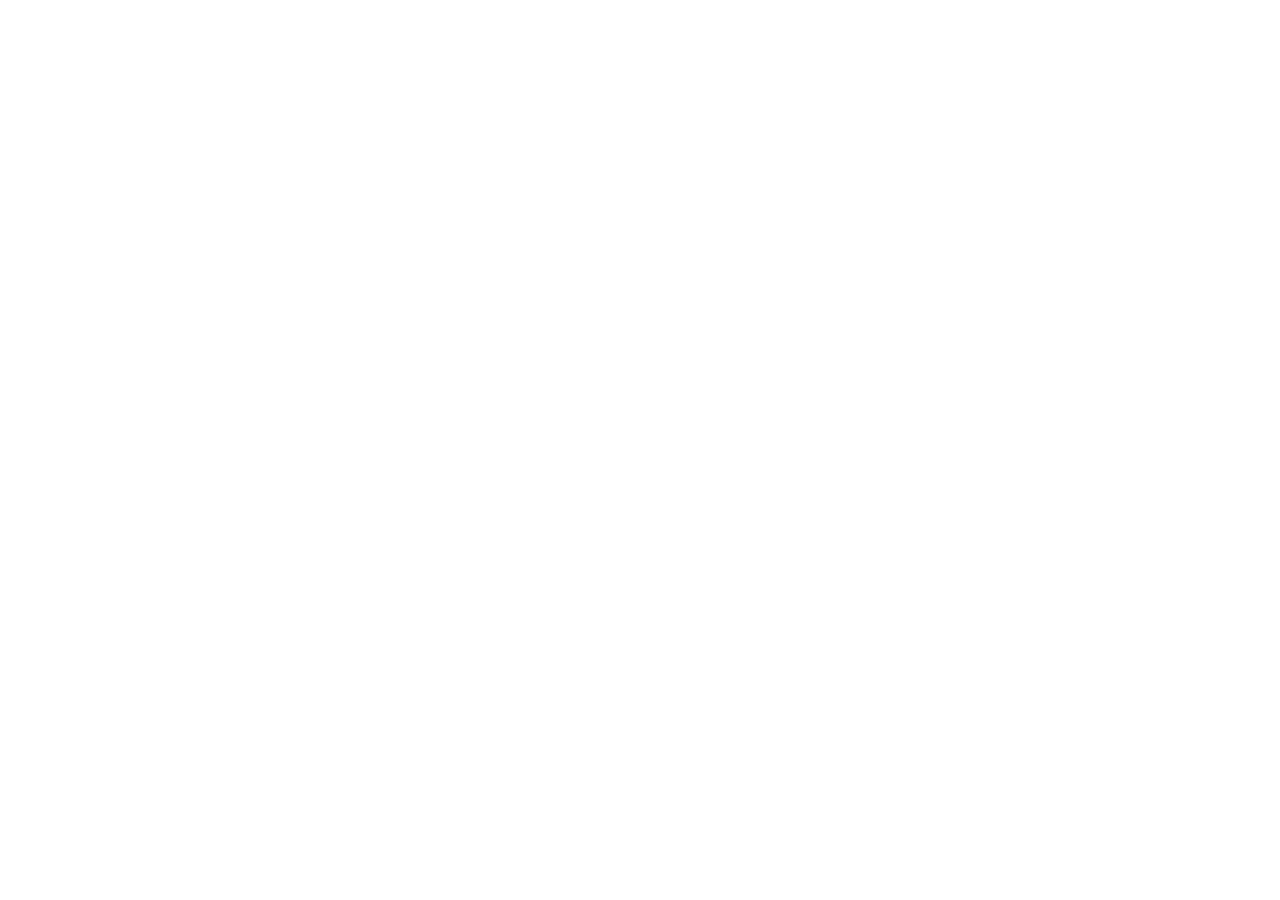
==== design_system.html @ ae322be5 "initial commit" ====
<!DOCTYPE html>
<html lang="en">
<head>
    <meta charset="UTF-8">
    <meta name="viewport" content="width=device-width, initial-scale=1.0">
    <title>Design System</title>
    <link rel="stylesheet" href="styles.css">
    <style>
        
    </style>  
</head>
<body>
    
</body>
</html>
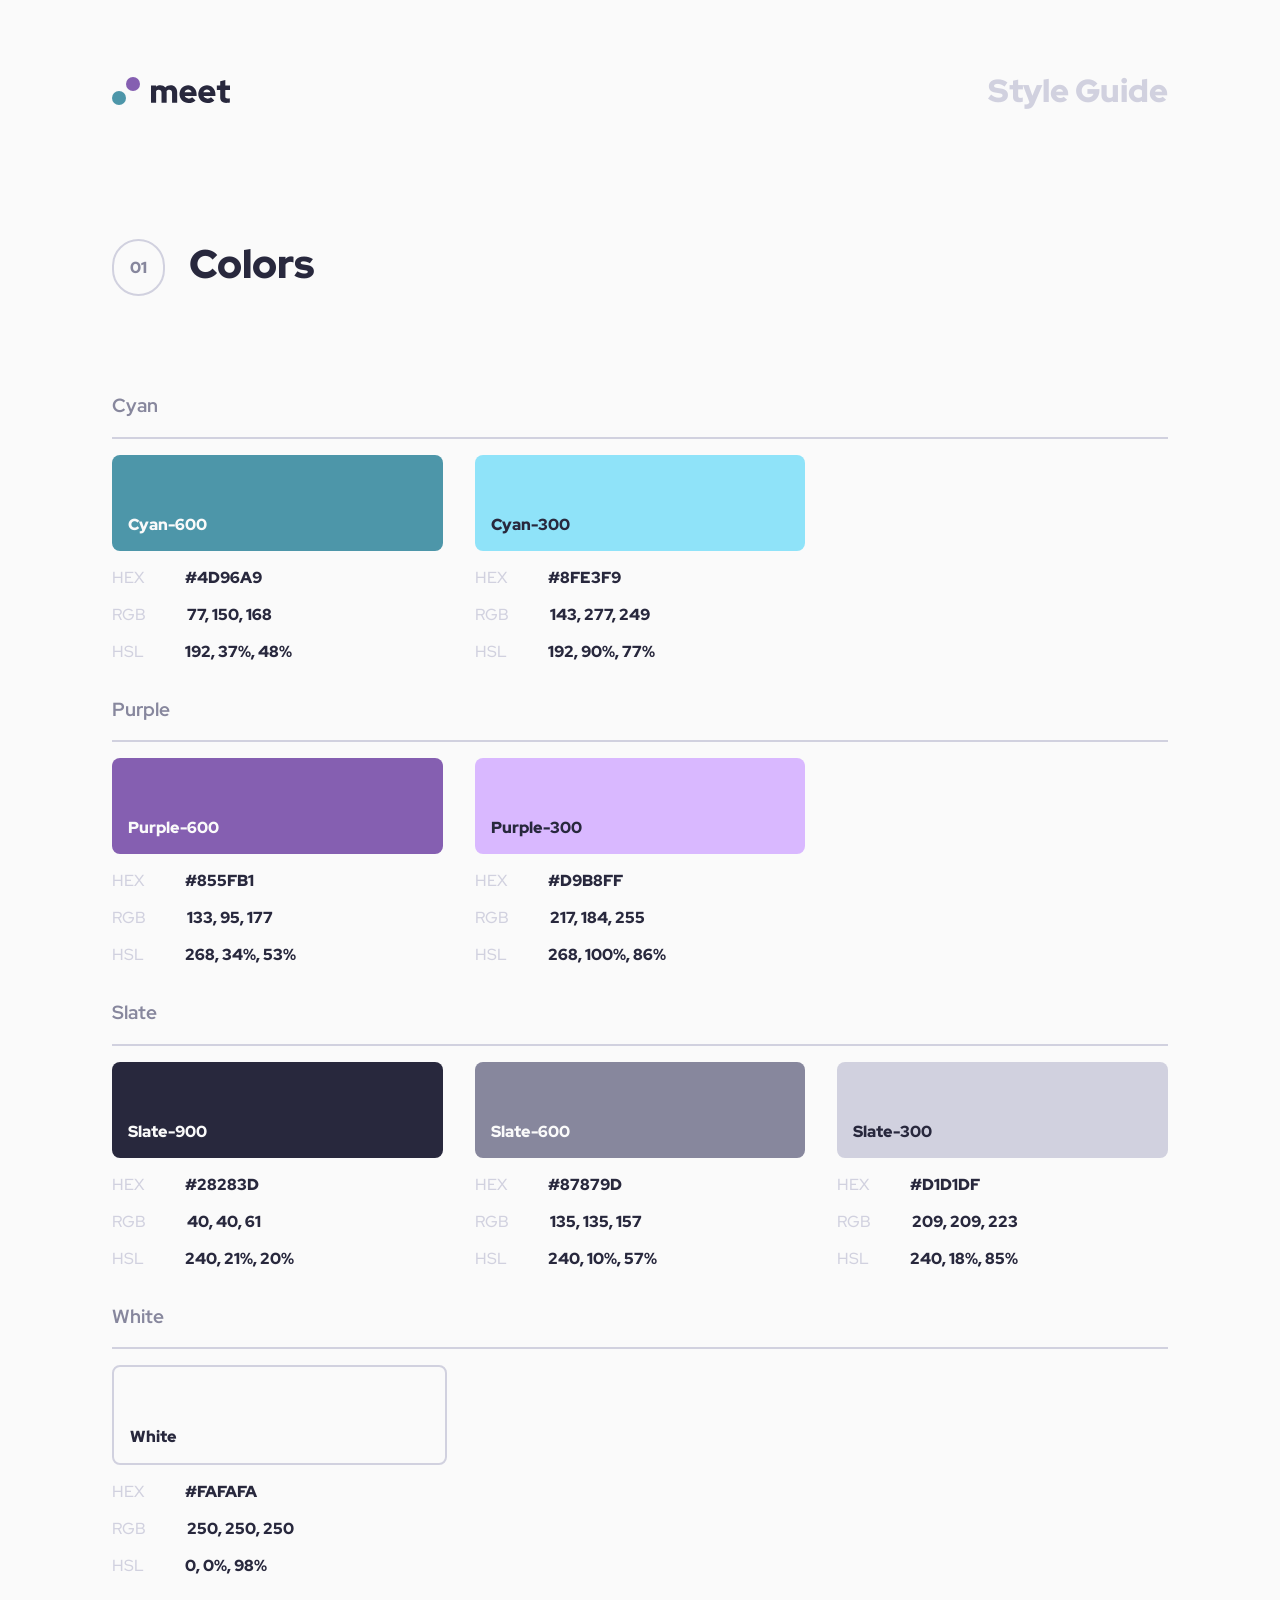
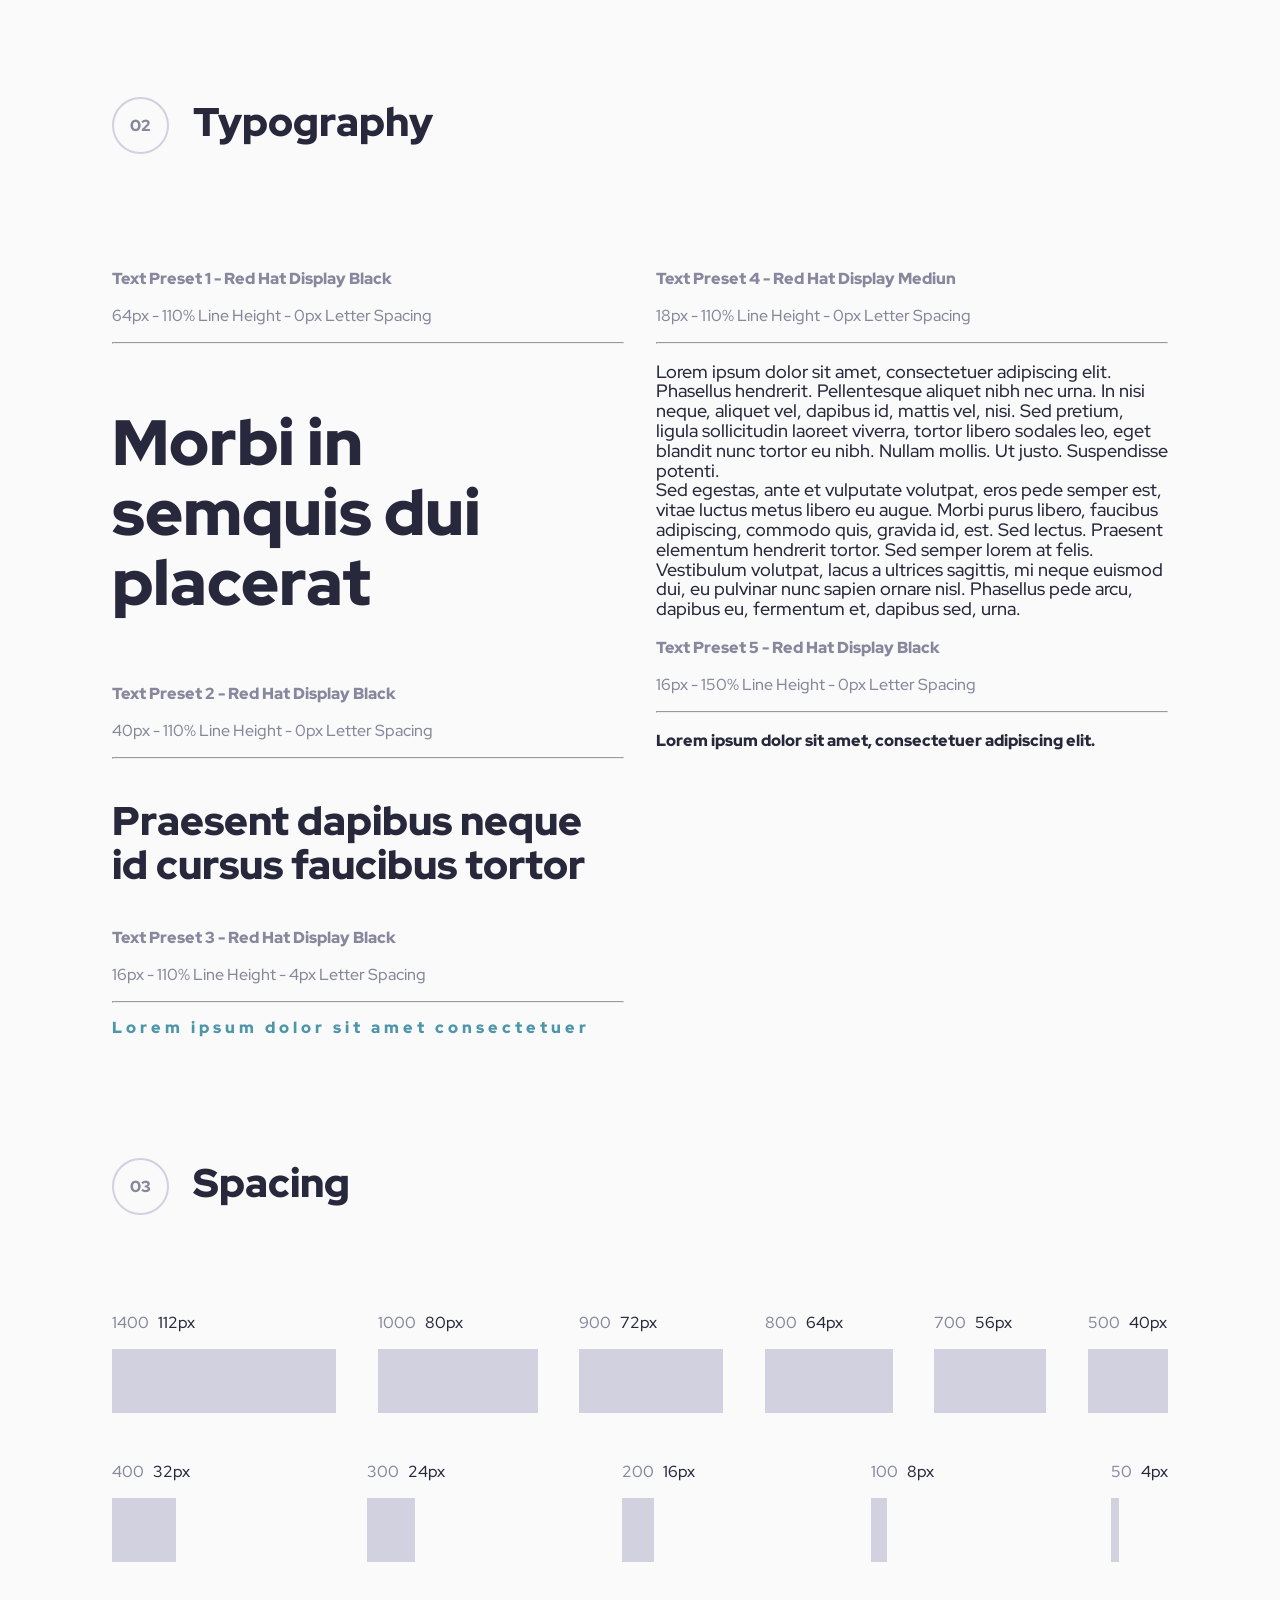
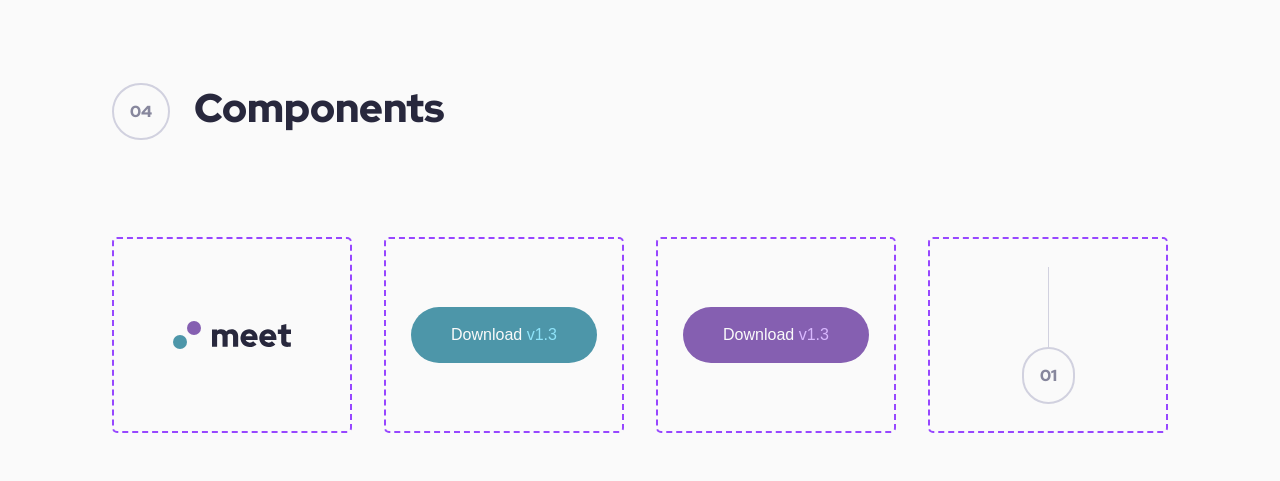
==== commit f5fda938: "created design system" ====
--- a/design_system.html
+++ b/design_system.html
@@ -4,12 +4,457 @@
     <meta charset="UTF-8">
     <meta name="viewport" content="width=device-width, initial-scale=1.0">
     <title>Design System</title>
+    <link rel="preconnect" href="https://fonts.googleapis.com">
+    <link rel="preconnect" href="https://fonts.gstatic.com" crossorigin>
+    <link href="https://fonts.googleapis.com/css2?family=Red+Hat+Display:ital,wght@0,300..900;1,300..900&display=swap" rel="stylesheet">
     <link rel="stylesheet" href="styles.css">
     <style>
+        body {
+            margin: 0;
+            padding: 0;
+            margin: 3em 7em; 
+            font-family: "Red Hat Display", sans-serif;
+            font-size: 1rem;
+            /* font-weight: 500; */
+        }
+        .header {
+            display: flex;
+            justify-content: space-between;
+            align-items: center;
+        }
+
+        h1 {
+            color: var(--clr-slate-300);
+            font-weight: 900;
+        }
+
+        h2 {
+            display: flex;
+            align-items: center;
+            font-size: 2.5rem;
+            font-weight: 900;
+        }
+
+        .section__number {
+            font-weight: 900;
+            color: var(--clr-slate-600);
+            font-size: 1rem;
+            border: 2px solid var(--clr-slate-300);
+            border-radius: 100px;
+            padding: 1rem;
+            margin-inline-end: 1.5em;
+        }
+
+        h3 {
+            color: var(--clr-slate-600)
+        }
+
+        .wrapper__color {
+            display: grid;
+            grid-template-columns: repeat(3, 1fr);
+            gap: 2rem; 
+            padding-block-start: 1rem;
+            border-top: 2px solid var(--clr-slate-300);
+        }
+
+        .color__container {
+            width: 100%;
+            height: 6em;
+            border-radius: 0.5rem;
+            position: relative;
+        }
+
+        .color__name {
+            position: absolute;
+            bottom: 1rem;
+            left: 1rem;
+        }
+
+        .dark__text {
+            color: var(--clr-slate-900);
+            font-weight: 900;
+        }
+
+        .light__text {
+            color: var(--clr-white);
+            font-weight: 900;
+        }
+
+        .grey__text {
+            color: var(--clr-slate-300);
+            font-weight: 500;
+            margin-inline-end: 2rem;
+        }
+
+        .cyan-600 {
+            background-color: var(--clr-cyan-600);
+        }
+
+        .cyan-300 {
+            background-color: var(--clr-cyan-300);
+        }
+
+        .purple-600 {
+            background-color: var(--clr-purple-600);
+        }
+
+        .purple-300 {
+            background-color: var(--clr-purple-300);
+        }  
         
+        .slate-900 {
+            background-color: var(--clr-slate-900);
+        }
+
+        .slate-600 {
+            background-color: var(--clr-slate-600);
+        }
+
+        .slate-300 {
+            background-color: var(--clr-slate-300);
+        }
+
+        .white {
+            background-color: var(--clr-white);
+            border: 2px solid var(--clr-slate-300);
+        }
+
+        .section__number {
+            margin-block: 4.5rem 4rem;
+        }
+
+        .wrapper__typo {
+            display: grid;
+            grid-template-columns: repeat(2, 1fr);
+            gap: 2rem; 
+        }
+
+        .text-preset-title {
+            color: var(--clr-slate-600);
+        }
+
+        .text-preset-data {
+            color: var(--clr-slate-600);
+            font-weight: 500;
+        }
+
+        .wrapper__space {
+            display: flex;
+            flex-wrap: wrap;
+            gap: 2rem;
+            justify-content: space-between; 
+        }
+
+        .spacing-1400 {
+            width: 0;
+            height: 4em;
+            background-color: var(--clr-slate-300);
+            padding-inline: var(--spacing-1400);
+        }
+
+        .spacing-1000 {
+            width: 0;
+            height: 4em;
+            background-color: var(--clr-slate-300);
+            padding-inline: var(--spacing-1000);
+        }
+
+        .spacing-900 {
+            width: 0;
+            height: 4em;
+            background-color: var(--clr-slate-300);
+            padding-inline: var(--spacing-900);
+        }
+
+        .spacing-800 {
+            width: 0;
+            height: 4em;
+            background-color: var(--clr-slate-300);
+            padding-inline: var(--spacing-800);
+        }
+
+        .spacing-700 {
+            width: 0;
+            height: 4em;
+            background-color: var(--clr-slate-300);
+            padding-inline: var(--spacing-700);
+        }
+        
+        .spacing-500 {
+            width: 0;
+            height: 4em;
+            background-color: var(--clr-slate-300);
+            padding-inline: var(--spacing-500);
+        }
+
+        .spacing-400 {
+            width: 0;
+            height: 4em;
+            background-color: var(--clr-slate-300);
+            padding-inline: var(--spacing-400);
+        }
+
+        .spacing-300 {
+            width: 0;
+            height: 4em;
+            background-color: var(--clr-slate-300);
+            padding-inline: var(--spacing-300);
+        }
+
+        .spacing-200 {
+            width: 0;
+            height: 4em;
+            background-color: var(--clr-slate-300);
+            padding-inline: var(--spacing-200);
+        }
+
+        .spacing-100 {
+            width: 0;
+            height: 4em;
+            background-color: var(--clr-slate-300);
+            padding-inline: var(--spacing-100);
+        }
+
+        .spacing-50 {
+            width: 0;
+            height: 4em;
+            background-color: var(--clr-slate-300);
+            padding-inline: var(--spacing-50);
+        }
+
+        .spacing-item span:nth-child(1) {
+            font-weight: 500;
+            color: var(--clr-slate-600);
+        }
+
+        .spacing-item span:nth-child(2) {
+            font-weight: 500;
+            color: var(--clr-slate-900);
+        }
+
+        .wrapper__components {
+            display: flex;
+            gap:2rem;
+        }
+
+        .component {
+            display: flex;
+            width: 15em;
+            height: 12em;
+            border: 2px dashed #9747FF;
+            border-radius: 5px;
+            align-items: center;
+            justify-content: center;
+        }
+
     </style>  
 </head>
 <body>
-    
+    <header class="header">
+        <img src="assets/logo.svg" alt="Logo">
+        <h1>Style Guide</h1>
+    </header>
+    <main>
+        <!-- Color Palette -->
+        <section>
+            <h2><span class="section__number">01</span> Colors</h2> 
+            <h3>Cyan</h3>
+            <div class="wrapper__color">
+                <div class="color">
+                    <div class="cyan-600 color__container";><span class="color__name light__text">Cyan-600</span></div>
+                    <div>
+                        <p class="dark__text"><span class="grey__text">HEX</span> &nbsp; #4D96A9</p>
+                        <p class="dark__text"><span class="grey__text">RGB</span> &nbsp; 77, 150, 168</p>
+                        <p class="dark__text"><span class="grey__text">HSL</span> &nbsp; 192, 37%, 48%</p>
+                    </div>
+                </div>
+                <div class="color">
+                    <div class="cyan-300 color__container";><span class="color__name dark__text">Cyan-300</span></div>
+                    <div>
+                        <p class="dark__text"><span class="grey__text">HEX</span> &nbsp; #8FE3F9</p>
+                        <p class="dark__text"><span class="grey__text">RGB</span> &nbsp; 143, 277, 249</p>
+                        <p class="dark__text"><span class="grey__text">HSL</span> &nbsp; 192, 90%, 77%</p>
+                    </div>
+                </div>
+            </div>  
+            <h3>Purple</h3>
+            <div class="wrapper__color">
+                <div class="color">
+                    <div class="purple-600 color__container";><span class="color__name light__text">Purple-600</span></div>
+                    <div>
+                        <p class="dark__text"><span class="grey__text">HEX</span> &nbsp; #855FB1</p>
+                        <p class="dark__text"><span class="grey__text">RGB</span> &nbsp; 133, 95, 177</p>
+                        <p class="dark__text"><span class="grey__text">HSL</span> &nbsp; 268, 34%, 53%</p>
+                    </div>
+                </div>
+                <div class="color">
+                    <div class="purple-300 color__container";><span class="color__name dark__text">Purple-300</span></div>
+                    <div>
+                        <p class="dark__text"><span class="grey__text">HEX</span> &nbsp; #D9B8FF</p>
+                        <p class="dark__text"><span class="grey__text">RGB</span> &nbsp; 217, 184, 255</p>
+                        <p class="dark__text"><span class="grey__text">HSL</span> &nbsp; 268, 100%, 86%</p>
+                    </div>
+                </div>
+            </div>  
+             <h3>Slate</h3>
+            <div class="wrapper__color">
+                <div class="color">
+                    <div class="slate-900 color__container";><span class="color__name light__text">Slate-900</span></div>
+                    <div>
+                        <p class="dark__text"><span class="grey__text">HEX</span> &nbsp; #28283D</p>
+                        <p class="dark__text"><span class="grey__text">RGB</span> &nbsp; 40, 40, 61</p>
+                        <p class="dark__text"><span class="grey__text">HSL</span> &nbsp; 240, 21%, 20%</p>
+                    </div>
+                </div>
+                <div class="color">
+                    <div class="slate-600 color__container";><span class="color__name light__text">Slate-600</span></div>
+                    <div>
+                        <p class="dark__text"><span class="grey__text">HEX</span> &nbsp; #87879D</p>
+                        <p class="dark__text"><span class="grey__text">RGB</span> &nbsp; 135, 135, 157</p>
+                        <p class="dark__text"><span class="grey__text">HSL</span> &nbsp; 240, 10%, 57%</p>
+                    </div>
+                </div>
+                <div class="color">
+                    <div class="slate-300 color__container";><span class="color__name dark__text">Slate-300</span></div>
+                    <div>
+                        <p class="dark__text"><span class="grey__text">HEX</span> &nbsp; #D1D1DF</p>
+                        <p class="dark__text"><span class="grey__text">RGB</span> &nbsp; 209, 209, 223</p>
+                        <p class="dark__text"><span class="grey__text">HSL</span> &nbsp; 240, 18%, 85%</p>
+                    </div>
+                </div>
+            </div>
+            <h3>White</h3>
+            <div class="wrapper__color">
+                <div class="color">
+                    <div class="white color__container";><span class="color__name dark__text">White</span></div>
+                    <div>
+                        <p class="dark__text"><span class="grey__text">HEX</span> &nbsp; #FAFAFA</p>
+                        <p class="dark__text"><span class="grey__text">RGB</span> &nbsp; 250, 250, 250</p>
+                        <p class="dark__text"><span class="grey__text">HSL</span> &nbsp; 0, 0%, 98%</p>
+                    </div>
+                </div>
+            </div>  
+        </section>
+          <!-- Typography -->
+        <section>
+            <h2><span class="section__number">02</span> Typography</h2> 
+            <div class="wrapper__typo">
+                <div>
+                    <div>
+                        <p class="text-preset-title">Text Preset 1 - Red Hat Display Black</p>
+                        <p class="text-preset-data">64px - 110% Line Height - 0px Letter Spacing</p>
+                        <hr>
+                        <p class="text-preset-1">Morbi in semquis dui placerat</p>
+                    </div>
+                    <div>
+                        <p class="text-preset-title">Text Preset 2 - Red Hat Display Black</p>
+                        <p class="text-preset-data">40px - 110% Line Height - 0px Letter Spacing</p>
+                        <hr>
+                        <p class="text-preset-2">Praesent dapibus neque id cursus faucibus tortor</p>
+                    </div>
+                    <div>
+                        <p class="text-preset-title">Text Preset 3 - Red Hat Display Black</p>
+                        <p class="text-preset-data">16px - 110% Line Height - 4px Letter Spacing</p>
+                        <hr>
+                        <p class="text-preset-3">Lorem ipsum dolor sit amet consectetuer</p>
+                    </div>
+                </div>
+                <div>
+                    <div>
+                        <p class="text-preset-title">Text Preset 4 - Red Hat Display Mediun</p>
+                        <p class="text-preset-data">18px - 110% Line Height - 0px Letter Spacing</p>
+                        <hr>
+                        <p class="text-preset-4">Lorem ipsum dolor sit amet, consectetuer adipiscing elit. Phasellus hendrerit. 
+                            Pellentesque aliquet nibh nec urna. In nisi neque, aliquet vel, dapibus id, mattis vel, nisi. 
+                            Sed pretium, ligula sollicitudin laoreet viverra, tortor libero sodales leo, eget blandit nunc tortor
+                            eu nibh. Nullam mollis. Ut justo. Suspendisse potenti.<br/>Sed egestas, ante et vulputate volutpat, 
+                            eros pede semper est, vitae luctus metus libero eu augue. Morbi purus libero, faucibus adipiscing, 
+                            commodo quis, gravida id, est. Sed lectus. Praesent elementum hendrerit tortor. Sed semper lorem at 
+                            felis. Vestibulum volutpat, lacus a ultrices sagittis, mi neque euismod dui, eu pulvinar nunc sapien 
+                            ornare nisl. Phasellus pede arcu, dapibus eu, fermentum et, dapibus sed, urna.
+                        </p>
+                    </div>
+                    <div>
+                        <p class="text-preset-title">Text Preset 5 - Red Hat Display Black</p>
+                        <p class="text-preset-data">16px - 150% Line Height - 0px Letter Spacing</p>
+                        <hr>
+                        <p class="text-preset-5">Lorem ipsum dolor sit amet, consectetuer adipiscing elit.</p>
+                    </div>
+                </div>
+            </div>
+        </section>
+
+        <!-- Spacing -->
+        <section>
+            <h2><span class="section__number">03</span> Spacing</h2> 
+            <div class="wrapper__space">
+                <div class="spacing-item">
+                    <span>1400</span> &nbsp; <span>112px</span>
+                    <p class="spacing-1400"></p>
+                </div>
+                <div class="spacing-item">
+                    <span>1000</span> &nbsp; <span>80px</span>
+                    <p class="spacing-1000"></p>
+                </div>
+                <div class="spacing-item">
+                    <span>900</span> &nbsp; <span>72px</span>
+                    <p class="spacing-900"></p>
+                </div>
+                <div class="spacing-item">
+                    <span>800</span> &nbsp; <span>64px</span>
+                    <p class="spacing-800"></p>
+                </div>
+                <div class="spacing-item">
+                    <span>700</span> &nbsp; <span>56px</span>
+                    <p class="spacing-700"></p>
+                </div>
+                <div class="spacing-item">
+                    <span>500</span> &nbsp; <span>40px</span>
+                    <p class="spacing-500"></p>
+                 
+                </div>
+                <div class="spacing-item">
+                    <span>400</span> &nbsp; <span>32px</span>
+                    <p class="spacing-400"></p>
+                </div>
+                <div class="spacing-item">
+                    <span>300</span> &nbsp; <span>24px</span>
+                    <p class="spacing-300"></p>
+                </div>
+                <div class="spacing-item">
+                    <span>200</span> &nbsp; <span>16px</span>
+                    <p class="spacing-200"></p>
+                </div>
+                <div class="spacing-item">
+                    <span>100</span> &nbsp; <span>8px</span>
+                    <p class="spacing-100"></p>
+                </div>
+                <div class="spacing-item">
+                    <span>50</span> &nbsp; <span>4px</span>
+                    <p class="spacing-50"></p>
+                </div>
+            </div>
+        </section>
+        <section>
+            <h2><span class="section__number">04</span> Components</h2> 
+            <div class="wrapper__components">
+                <div class="component">
+                    <img src="./assets/logo.svg" alt="Logo">
+                </div>
+                <div class="component">
+                    <button class="btn__blue text-preset-5">Download <span class="version__blue">v1.3</span></button>
+                </div>
+                <div class="component">
+                    <button class="btn__purple text-preset-5">Download <span class="version__purple">v1.3</span></button>
+                </div>
+                <div class="component">
+                    <div class="section__marker">
+                        <div class="vertical__line"></div>
+                        <div class="number__sign">01</div>
+                    </div>
+                </div>
+            </div>
+        </section>
+    </main>
 </body>
 </html>
--- a/styles.css
+++ b/styles.css
@@ -0,0 +1,136 @@
+:root {
+
+    /* COLOR PALETTE */
+    --clr-cyan-600: #4D96A9;
+    --clr-cyan-300: #8FE3F9;
+    --clr-purple-600: #855FB1;
+    --clr-purple-300: #D9B8FF;
+    --clr-slate-900: #28283D;
+    --clr-slate-600: #87879D;
+    --clr-slate-300: #D1D1DF;
+    --clr-white: #FAFAFA;
+
+     /* SPACING */
+    --spacing-1400: 7rem; /*112px*/
+    --spacing-1000: 5rem; /*80px*/
+    --spacing-900: 4.5rem; /*72px*/
+    --spacing-800: 4rem; /*64px*/
+    --spacing-700: 3.5rem; /*56px*/
+    --spacing-500: 2.5rem; /*40px*/
+    --spacing-400: 2rem;   /*32px*/
+    --spacing-300: 1.5rem; /*24px*/
+    --spacing-200: 1rem;   /*16px*/
+    --spacing-100: 0.5rem; /*8px*/
+    --spacing-50: 0.25rem; /*4px*/
+}
+
+/* TYPOGRAPHY */
+
+body {
+    font-family: "Red Hat Display", sans-serif;
+    font-weight: 900;
+    background-color: var(--clr-white);
+    color: var(--clr-slate-900);
+}
+
+.text-preset-1 {
+    font-size: 4rem;
+    line-height: 110%;
+    letter-spacing: 0px;
+}
+
+.text-preset-2 {
+    font-size: 2.5rem;
+    line-height: 110%;
+    letter-spacing: 0px;
+}
+
+.text-preset-3 {
+    font-size: 1rem;
+    line-height: 110%;
+    letter-spacing: 4px;
+    color: var(--clr-cyan-600);
+}
+
+.text-preset-4 {
+    font-size: 1.125rem;
+    line-height: 110%;
+    letter-spacing: 0px;
+    font-weight: 500;
+}
+
+.text-preset-5 {
+    font-size: 1rem;
+    line-height: 150%;
+    letter-spacing: 0px;
+}
+
+/* BUTTONS */
+
+.btn__blue {
+    background-color: var(--clr-cyan-600);
+    color: var(--clr-white);
+    border: none;
+    border-radius: 29px;
+    padding: 1rem 2.5rem;
+    cursor: pointer;
+    transition: background-color 0.2s ease;
+}
+
+.version__blue {
+    color: var(--clr-cyan-300);
+}
+
+.btn__blue:hover {
+    background-color: #71C0D4;
+}
+
+.btn__blue:focus-visible {
+    outline: 2px solid var(--clr-cyan-300);
+    outline-offset: 2px;
+}
+
+
+.btn__purple {
+    background-color: var(--clr-purple-600);
+    color: var(--clr-white);
+    border: none;
+    border-radius: 29px;
+    padding: 1rem 2.5rem;
+    cursor: pointer;
+    transition: background-color 0.2s ease;
+}
+
+.version__purple {
+    color: var(--clr-purple-300);
+}
+
+.btn__purple:hover {
+    background-color: #B18BDD;
+}
+
+.btn__purple:focus-visible {
+    outline: 2px solid var(--clr-purple-300);
+    outline-offset: 2px;
+}
+
+.section__marker {
+    display: flex;
+    flex-direction: column;
+    align-items: center;
+}
+
+.vertical__line {
+    width: 1px;
+    height: 80px;
+    background-color: var(--clr-slate-300);
+}
+
+.number__sign {
+    font-weight: 900;
+    color: var(--clr-slate-600);
+    font-size: 1rem;
+    border: 2px solid var(--clr-slate-300);
+    border-radius: 100px;
+    padding: 1em;
+}
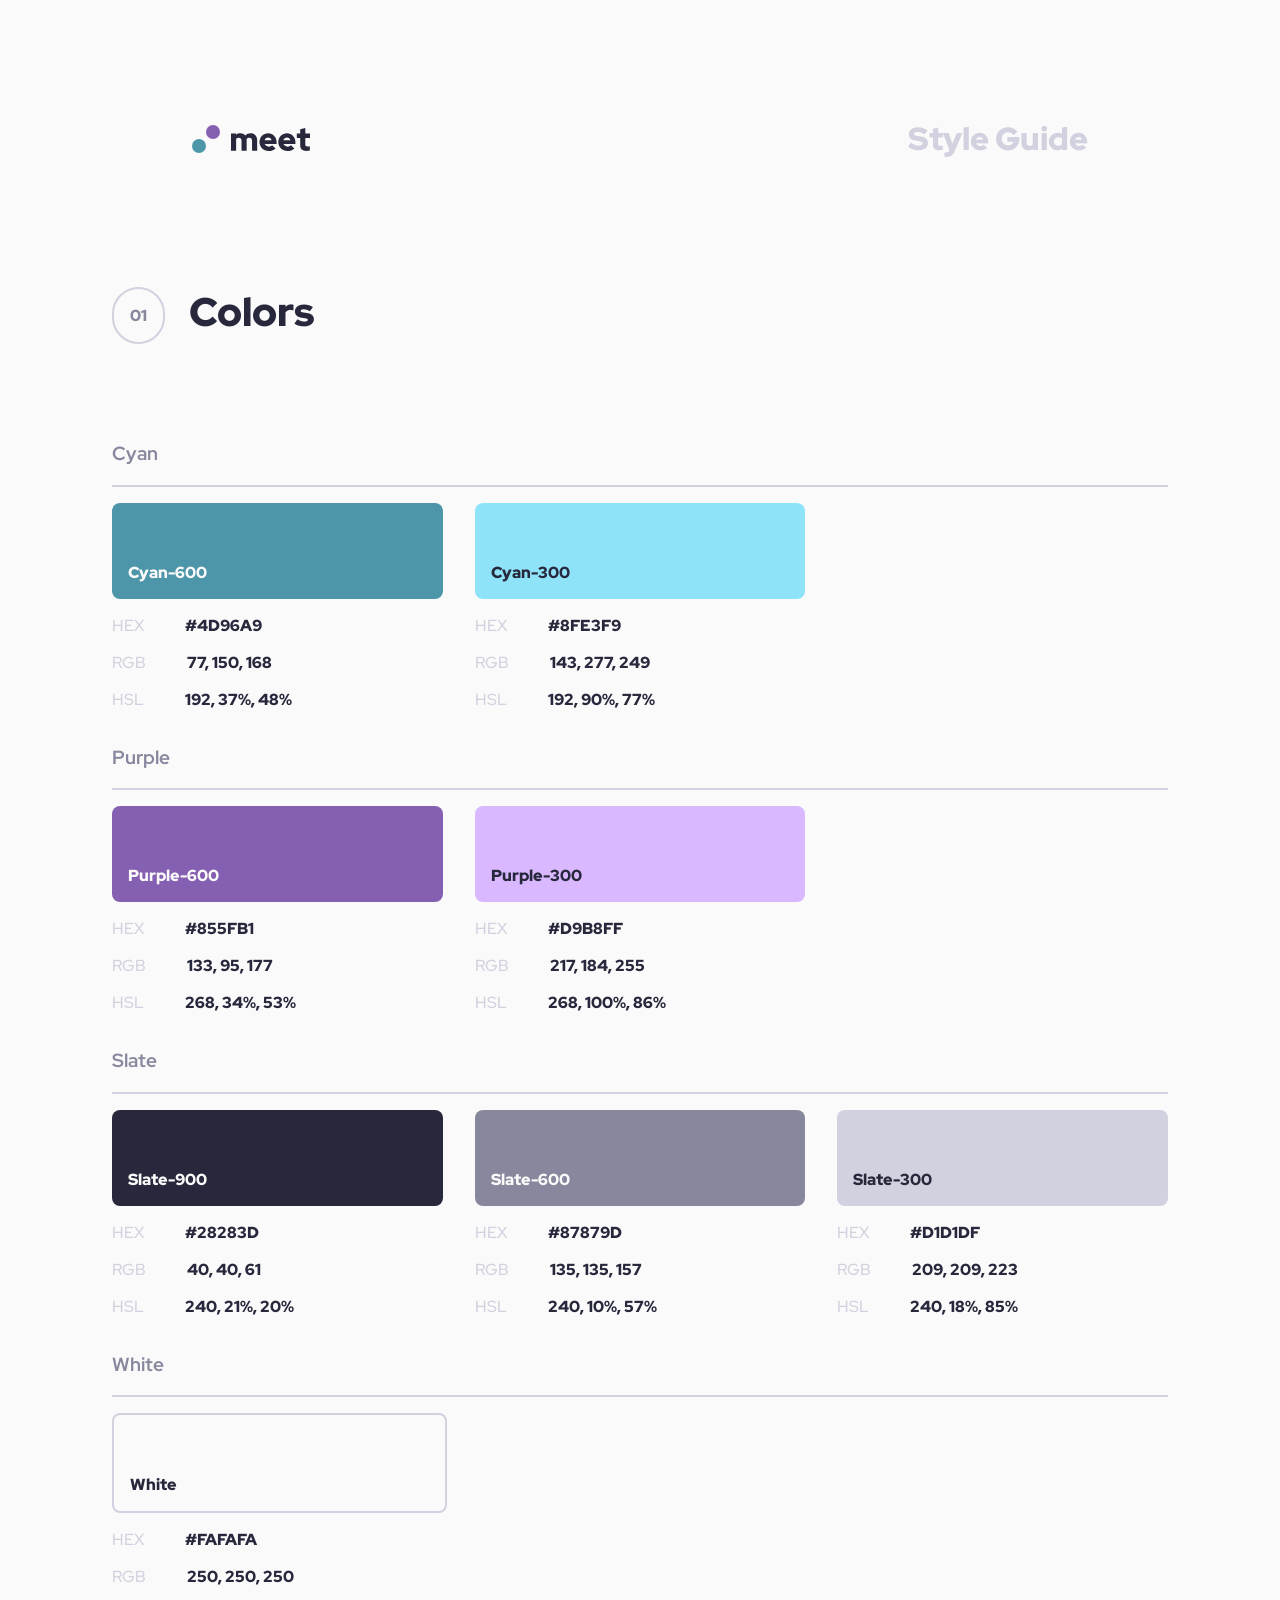
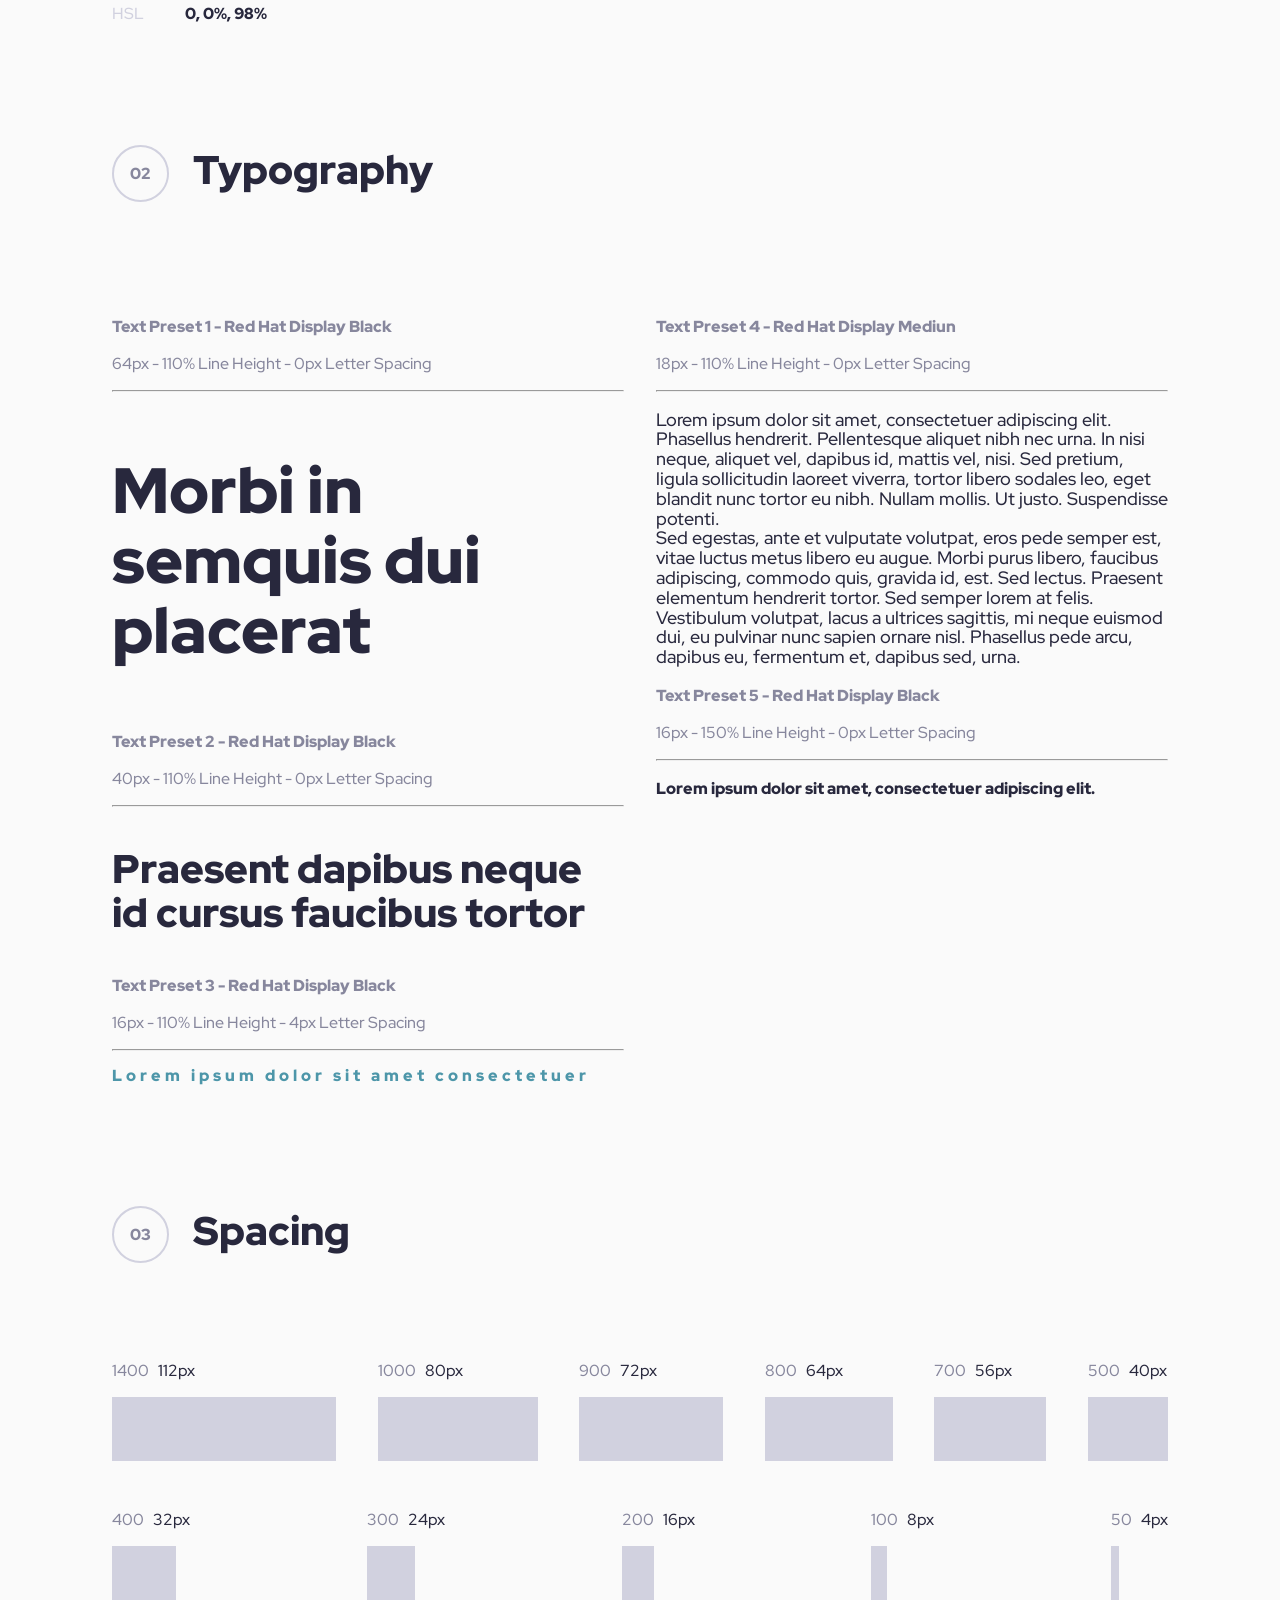
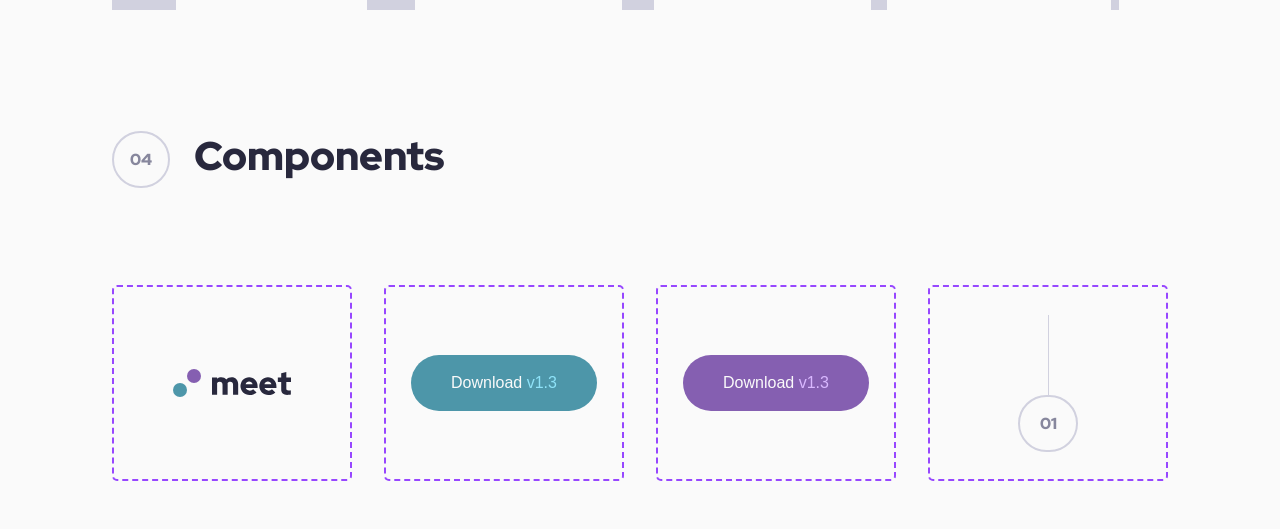
==== commit 0f53224f: "mobile layout hero part" ====
--- a/design_system.html
+++ b/design_system.html
@@ -255,7 +255,7 @@
         <h1>Style Guide</h1>
     </header>
     <main>
-        <!-- Color Palette -->
+        <!-- COLOR PALETTE -->
         <section>
             <h2><span class="section__number">01</span> Colors</h2> 
             <h3>Cyan</h3>
@@ -335,7 +335,7 @@
                 </div>
             </div>  
         </section>
-          <!-- Typography -->
+          <!-- TYPOGRAPHY -->
         <section>
             <h2><span class="section__number">02</span> Typography</h2> 
             <div class="wrapper__typo">
@@ -384,7 +384,7 @@
             </div>
         </section>
 
-        <!-- Spacing -->
+        <!-- SPACING -->
         <section>
             <h2><span class="section__number">03</span> Spacing</h2> 
             <div class="wrapper__space">
@@ -435,6 +435,8 @@
                 </div>
             </div>
         </section>
+
+        <!-- COMPONENTS -->
         <section>
             <h2><span class="section__number">04</span> Components</h2> 
             <div class="wrapper__components">
--- a/styles.css
+++ b/styles.css
@@ -31,10 +31,11 @@
     font-weight: 900;
     background-color: var(--clr-white);
     color: var(--clr-slate-900);
+    overflow-x: hidden;
 }
 
 .text-preset-1 {
-    font-size: 4rem;
+    font-size: clamp(2.5rem, 5vw, 4rem); /* 4rem */
     line-height: 110%;
     letter-spacing: 0px;
 }
@@ -65,14 +66,14 @@
     letter-spacing: 0px;
 }
 
+/* COMPONENTS */
 /* BUTTONS */
-
 .btn__blue {
     background-color: var(--clr-cyan-600);
     color: var(--clr-white);
     border: none;
-    border-radius: 29px;
-    padding: 1rem 2.5rem;
+    border-radius: 999px;
+    padding: 1em 2.5em;
     cursor: pointer;
     transition: background-color 0.2s ease;
 }
@@ -95,8 +96,8 @@
     background-color: var(--clr-purple-600);
     color: var(--clr-white);
     border: none;
-    border-radius: 29px;
-    padding: 1rem 2.5rem;
+    border-radius: 999px;
+    padding: 1em 2.5em;
     cursor: pointer;
     transition: background-color 0.2s ease;
 }
@@ -114,6 +115,7 @@
     outline-offset: 2px;
 }
 
+/* SECTION MARKER */
 .section__marker {
     display: flex;
     flex-direction: column;
@@ -122,7 +124,7 @@
 
 .vertical__line {
     width: 1px;
-    height: 80px;
+    height: 5rem;
     background-color: var(--clr-slate-300);
 }
 
@@ -131,6 +133,60 @@
     color: var(--clr-slate-600);
     font-size: 1rem;
     border: 2px solid var(--clr-slate-300);
-    border-radius: 100px;
-    padding: 1em;
+    border-radius: 999px;
+    padding: 1em 1.2em;
 }
+
+
+/* MOBILE LAYOUT */
+
+header {
+    padding: 3em 5em 0 5em;
+}
+
+.logo {
+    margin: auto;
+}
+
+/* solution for the “sides cut off” hero image (includes and body element) */
+.img-hero-mobile {
+    width: 100%;
+    object-fit: cover;
+    object-position: center;
+    transform: scale(1.35);
+}
+
+.img-hero-desktop-left,
+.img-hero-desktop-right {
+    display: none;
+}
+
+.btn__purple--link {
+    display: inline-block;
+    text-decoration: none;
+    text-align: center;
+    margin-block-start: 1em;
+}
+
+.main-content {
+    display: grid;
+    width: 85%;
+    max-width: 1000px;
+    margin: 0 auto;
+    padding-block-start: 4em;
+}
+
+.hero {
+    margin-block-end: 2em;
+}
+
+.hero-content {
+    display: grid;
+    text-align: center;
+    gap: 1.5em;
+    padding-block-start: 3em;
+}
+
+.hero__para {
+    color: var(--clr-slate-600);
+}
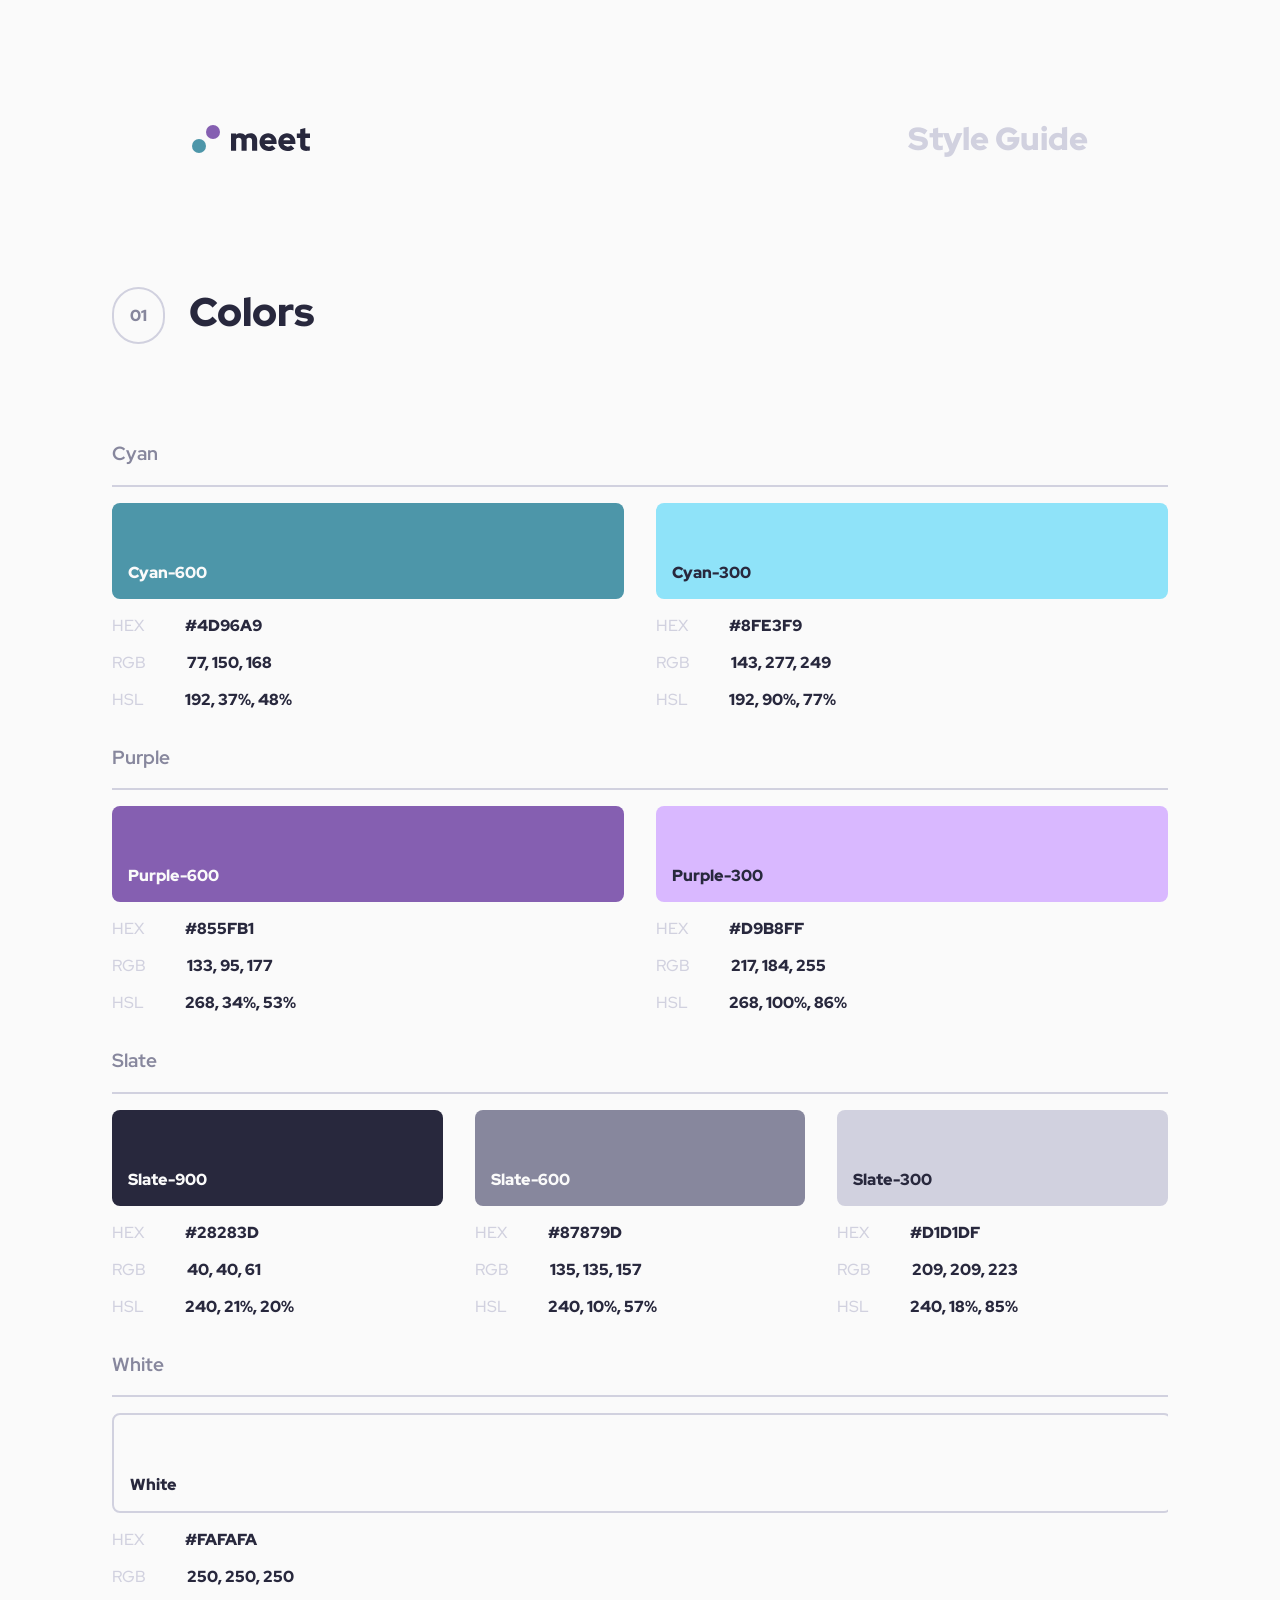
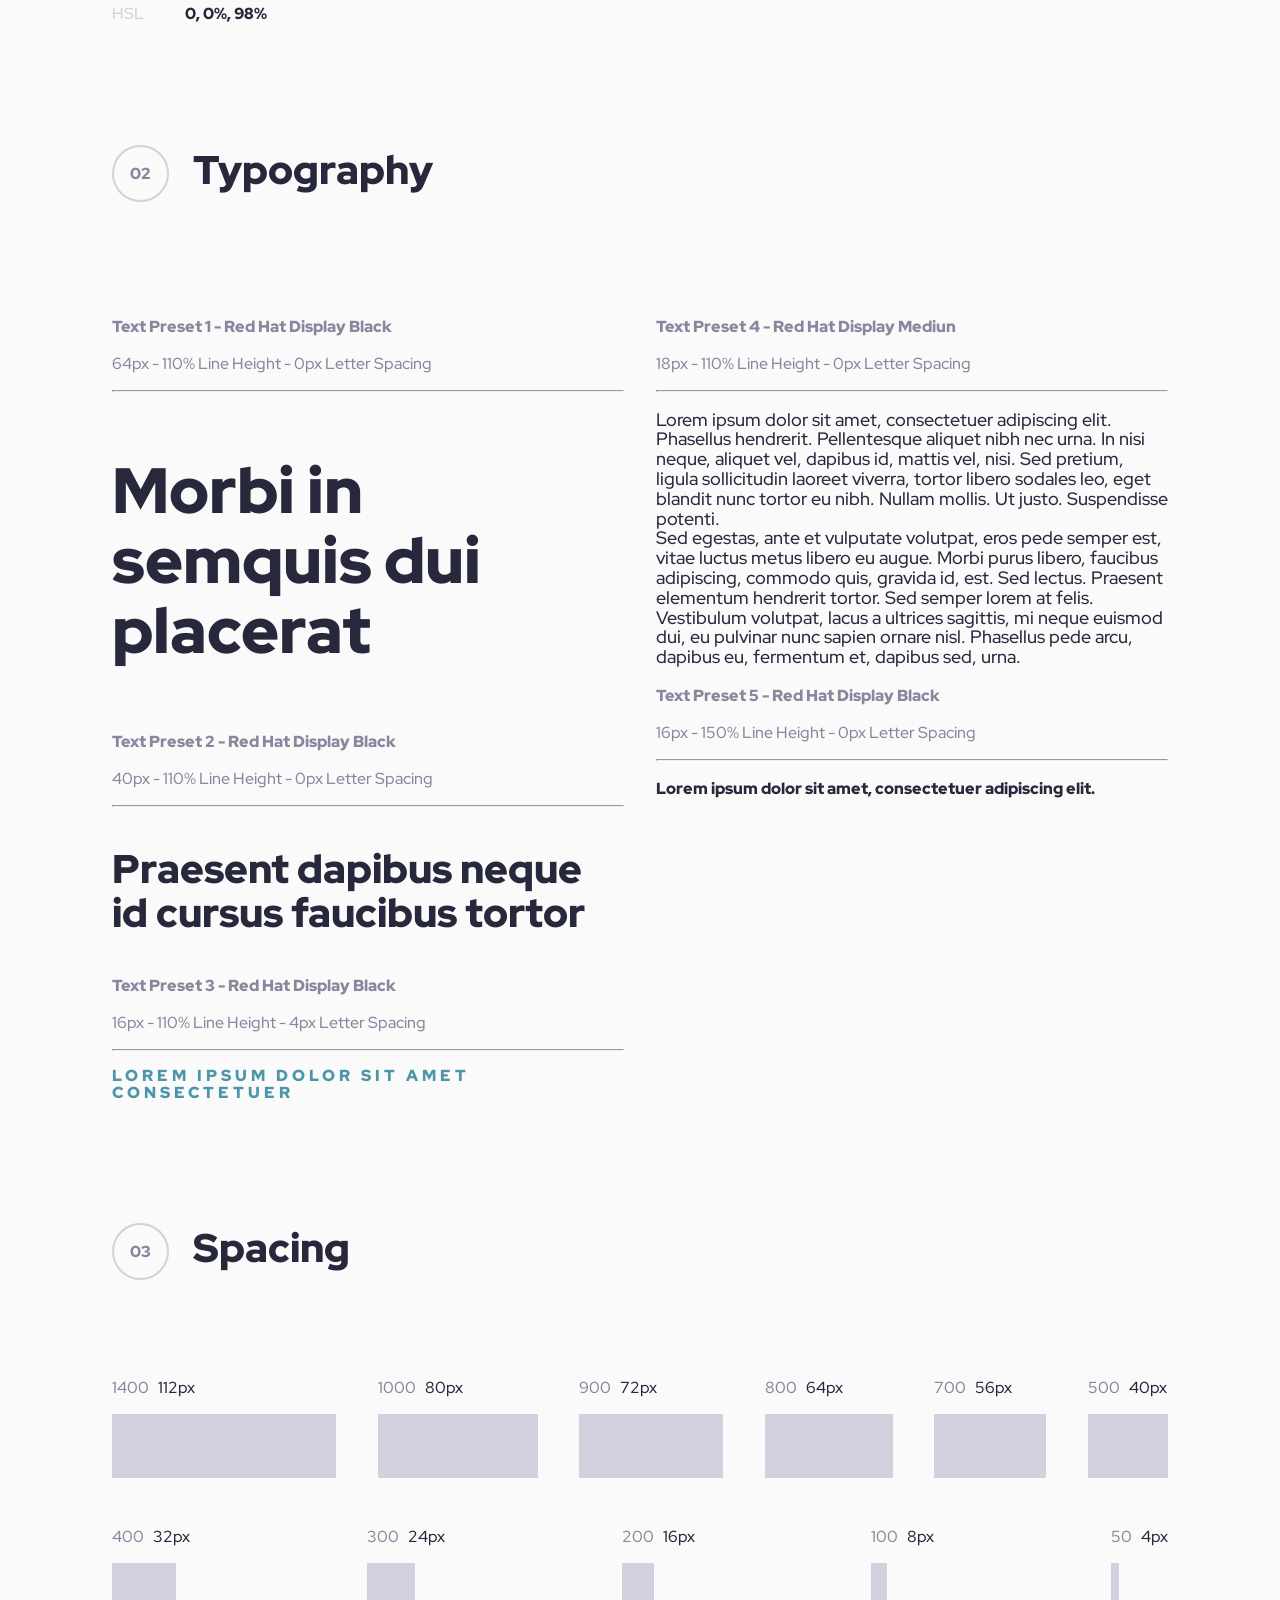
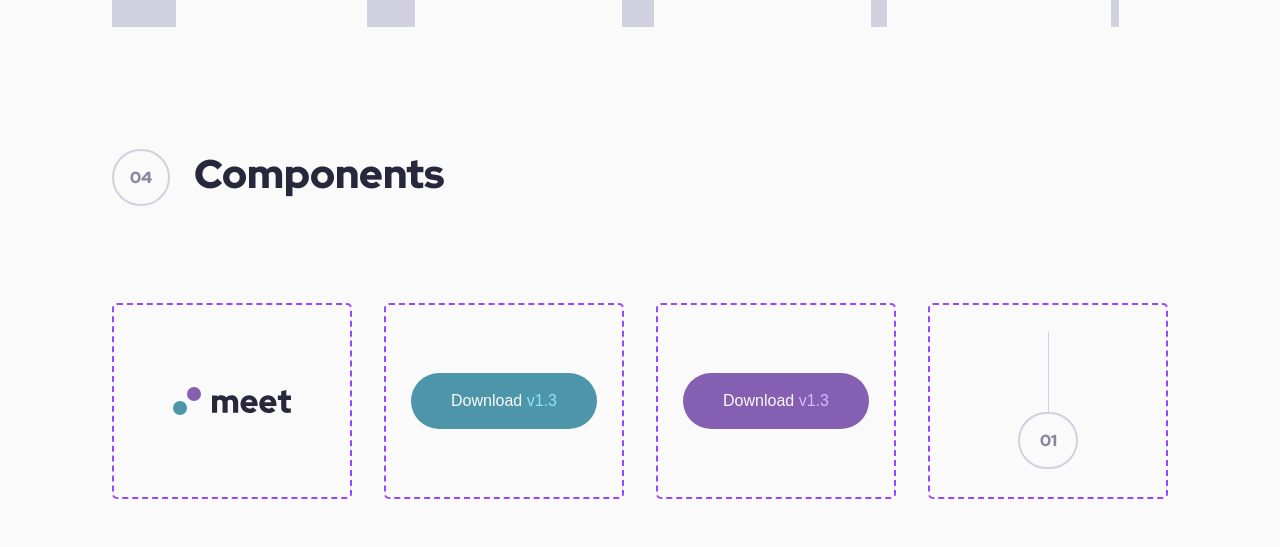
==== commit dbde984d: "renamed commit to more concise" ====
--- a/design_system.html
+++ b/design_system.html
@@ -51,7 +51,7 @@
 
         .wrapper__color {
             display: grid;
-            grid-template-columns: repeat(3, 1fr);
+            grid-template-columns: repeat(auto-fit, minmax(14rem, 1fr));
             gap: 2rem; 
             padding-block-start: 1rem;
             border-top: 2px solid var(--clr-slate-300);
@@ -145,80 +145,53 @@
             justify-content: space-between; 
         }
 
-        .spacing-1400 {
+        .spacing-bar {
             width: 0;
             height: 4em;
             background-color: var(--clr-slate-300);
+        }
+
+        .spacing-1400 {
             padding-inline: var(--spacing-1400);
         }
 
         .spacing-1000 {
-            width: 0;
-            height: 4em;
-            background-color: var(--clr-slate-300);
             padding-inline: var(--spacing-1000);
         }
 
         .spacing-900 {
-            width: 0;
-            height: 4em;
-            background-color: var(--clr-slate-300);
             padding-inline: var(--spacing-900);
         }
 
         .spacing-800 {
-            width: 0;
-            height: 4em;
-            background-color: var(--clr-slate-300);
             padding-inline: var(--spacing-800);
         }
 
         .spacing-700 {
-            width: 0;
-            height: 4em;
-            background-color: var(--clr-slate-300);
             padding-inline: var(--spacing-700);
         }
         
         .spacing-500 {
-            width: 0;
-            height: 4em;
-            background-color: var(--clr-slate-300);
             padding-inline: var(--spacing-500);
         }
 
         .spacing-400 {
-            width: 0;
-            height: 4em;
-            background-color: var(--clr-slate-300);
             padding-inline: var(--spacing-400);
         }
 
         .spacing-300 {
-            width: 0;
-            height: 4em;
-            background-color: var(--clr-slate-300);
             padding-inline: var(--spacing-300);
         }
 
         .spacing-200 {
-            width: 0;
-            height: 4em;
-            background-color: var(--clr-slate-300);
             padding-inline: var(--spacing-200);
         }
 
         .spacing-100 {
-            width: 0;
-            height: 4em;
-            background-color: var(--clr-slate-300);
             padding-inline: var(--spacing-100);
         }
 
         .spacing-50 {
-            width: 0;
-            height: 4em;
-            background-color: var(--clr-slate-300);
             padding-inline: var(--spacing-50);
         }
 
@@ -251,7 +224,7 @@
 </head>
 <body>
     <header class="header">
-        <img src="assets/logo.svg" alt="Logo">
+        <img src="assets/logo.svg" alt="">
         <h1>Style Guide</h1>
     </header>
     <main>
@@ -261,7 +234,7 @@
             <h3>Cyan</h3>
             <div class="wrapper__color">
                 <div class="color">
-                    <div class="cyan-600 color__container";><span class="color__name light__text">Cyan-600</span></div>
+                    <div class="cyan-600 color__container"><span class="color__name light__text">Cyan-600</span></div>
                     <div>
                         <p class="dark__text"><span class="grey__text">HEX</span> &nbsp; #4D96A9</p>
                         <p class="dark__text"><span class="grey__text">RGB</span> &nbsp; 77, 150, 168</p>
@@ -269,7 +242,7 @@
                     </div>
                 </div>
                 <div class="color">
-                    <div class="cyan-300 color__container";><span class="color__name dark__text">Cyan-300</span></div>
+                    <div class="cyan-300 color__container"><span class="color__name dark__text">Cyan-300</span></div>
                     <div>
                         <p class="dark__text"><span class="grey__text">HEX</span> &nbsp; #8FE3F9</p>
                         <p class="dark__text"><span class="grey__text">RGB</span> &nbsp; 143, 277, 249</p>
@@ -280,7 +253,7 @@
             <h3>Purple</h3>
             <div class="wrapper__color">
                 <div class="color">
-                    <div class="purple-600 color__container";><span class="color__name light__text">Purple-600</span></div>
+                    <div class="purple-600 color__container"><span class="color__name light__text">Purple-600</span></div>
                     <div>
                         <p class="dark__text"><span class="grey__text">HEX</span> &nbsp; #855FB1</p>
                         <p class="dark__text"><span class="grey__text">RGB</span> &nbsp; 133, 95, 177</p>
@@ -288,7 +261,7 @@
                     </div>
                 </div>
                 <div class="color">
-                    <div class="purple-300 color__container";><span class="color__name dark__text">Purple-300</span></div>
+                    <div class="purple-300 color__container"><span class="color__name dark__text">Purple-300</span></div>
                     <div>
                         <p class="dark__text"><span class="grey__text">HEX</span> &nbsp; #D9B8FF</p>
                         <p class="dark__text"><span class="grey__text">RGB</span> &nbsp; 217, 184, 255</p>
@@ -299,7 +272,7 @@
              <h3>Slate</h3>
             <div class="wrapper__color">
                 <div class="color">
-                    <div class="slate-900 color__container";><span class="color__name light__text">Slate-900</span></div>
+                    <div class="slate-900 color__container"><span class="color__name light__text">Slate-900</span></div>
                     <div>
                         <p class="dark__text"><span class="grey__text">HEX</span> &nbsp; #28283D</p>
                         <p class="dark__text"><span class="grey__text">RGB</span> &nbsp; 40, 40, 61</p>
@@ -307,7 +280,7 @@
                     </div>
                 </div>
                 <div class="color">
-                    <div class="slate-600 color__container";><span class="color__name light__text">Slate-600</span></div>
+                    <div class="slate-600 color__container"><span class="color__name light__text">Slate-600</span></div>
                     <div>
                         <p class="dark__text"><span class="grey__text">HEX</span> &nbsp; #87879D</p>
                         <p class="dark__text"><span class="grey__text">RGB</span> &nbsp; 135, 135, 157</p>
@@ -315,7 +288,7 @@
                     </div>
                 </div>
                 <div class="color">
-                    <div class="slate-300 color__container";><span class="color__name dark__text">Slate-300</span></div>
+                    <div class="slate-300 color__container"><span class="color__name dark__text">Slate-300</span></div>
                     <div>
                         <p class="dark__text"><span class="grey__text">HEX</span> &nbsp; #D1D1DF</p>
                         <p class="dark__text"><span class="grey__text">RGB</span> &nbsp; 209, 209, 223</p>
@@ -326,7 +299,7 @@
             <h3>White</h3>
             <div class="wrapper__color">
                 <div class="color">
-                    <div class="white color__container";><span class="color__name dark__text">White</span></div>
+                    <div class="white color__container"><span class="color__name dark__text">White</span></div>
                     <div>
                         <p class="dark__text"><span class="grey__text">HEX</span> &nbsp; #FAFAFA</p>
                         <p class="dark__text"><span class="grey__text">RGB</span> &nbsp; 250, 250, 250</p>
@@ -390,48 +363,48 @@
             <div class="wrapper__space">
                 <div class="spacing-item">
                     <span>1400</span> &nbsp; <span>112px</span>
-                    <p class="spacing-1400"></p>
+                    <p class="spacing-1400 spacing-bar"></p>
                 </div>
                 <div class="spacing-item">
                     <span>1000</span> &nbsp; <span>80px</span>
-                    <p class="spacing-1000"></p>
+                    <p class="spacing-1000 spacing-bar"></p>
                 </div>
                 <div class="spacing-item">
                     <span>900</span> &nbsp; <span>72px</span>
-                    <p class="spacing-900"></p>
+                    <p class="spacing-900 spacing-bar"></p>
                 </div>
                 <div class="spacing-item">
                     <span>800</span> &nbsp; <span>64px</span>
-                    <p class="spacing-800"></p>
+                    <p class="spacing-800 spacing-bar"></p>
                 </div>
                 <div class="spacing-item">
                     <span>700</span> &nbsp; <span>56px</span>
-                    <p class="spacing-700"></p>
+                    <p class="spacing-700 spacing-bar"></p>
                 </div>
                 <div class="spacing-item">
                     <span>500</span> &nbsp; <span>40px</span>
-                    <p class="spacing-500"></p>
+                    <p class="spacing-500 spacing-bar"></p>
                  
                 </div>
                 <div class="spacing-item">
                     <span>400</span> &nbsp; <span>32px</span>
-                    <p class="spacing-400"></p>
+                    <p class="spacing-400 spacing-bar"></p>
                 </div>
                 <div class="spacing-item">
                     <span>300</span> &nbsp; <span>24px</span>
-                    <p class="spacing-300"></p>
+                    <p class="spacing-300 spacing-bar"></p>
                 </div>
                 <div class="spacing-item">
                     <span>200</span> &nbsp; <span>16px</span>
-                    <p class="spacing-200"></p>
+                    <p class="spacing-200 spacing-bar"></p>
                 </div>
                 <div class="spacing-item">
                     <span>100</span> &nbsp; <span>8px</span>
-                    <p class="spacing-100"></p>
+                    <p class="spacing-100 spacing-bar"></p>
                 </div>
                 <div class="spacing-item">
                     <span>50</span> &nbsp; <span>4px</span>
-                    <p class="spacing-50"></p>
+                    <p class="spacing-50 spacing-bar"></p>
                 </div>
             </div>
         </section>
--- a/styles.css
+++ b/styles.css
@@ -26,6 +26,7 @@
 
 /* TYPOGRAPHY */
 
+html,
 body {
     font-family: "Red Hat Display", sans-serif;
     font-weight: 900;
@@ -35,26 +36,27 @@
 }
 
 .text-preset-1 {
-    font-size: clamp(2.5rem, 5vw, 4rem); /* 4rem */
+    font-size: clamp(1.6rem, 2rem + 4vw, 4rem); /* 4rem */
     line-height: 110%;
     letter-spacing: 0px;
 }
 
 .text-preset-2 {
-    font-size: 2.5rem;
+    font-size: clamp(2rem, 5vw, 2.5rem); /* 2.5rem */
     line-height: 110%;
     letter-spacing: 0px;
 }
 
 .text-preset-3 {
-    font-size: 1rem;
+    font-size: clamp(.7rem, 2.5vw, 1rem); /* 1rem */
     line-height: 110%;
     letter-spacing: 4px;
     color: var(--clr-cyan-600);
+    text-transform: uppercase;
 }
 
 .text-preset-4 {
-    font-size: 1.125rem;
+    font-size: clamp(1rem, .5rem + 2.4vw, 1.125rem); /* 1.125rem */
     line-height: 110%;
     letter-spacing: 0px;
     font-weight: 500;
@@ -87,8 +89,13 @@
 }
 
 .btn__blue:focus-visible {
-    outline: 2px solid var(--clr-cyan-300);
+    outline: 2px solid var(--clr-cyan-600);
     outline-offset: 2px;
+}
+
+.btn__blue:hover .version__blue,
+.btn__blue:focus-visible .version__blue {
+    color: var(--clr-white);
 }
 
 
@@ -111,8 +118,13 @@
 }
 
 .btn__purple:focus-visible {
-    outline: 2px solid var(--clr-purple-300);
+    outline: 2px solid var(--clr-purple-600);
     outline-offset: 2px;
+}
+
+.btn__purple:hover .version__purple,
+.btn__purple:focus-visible .version__purple {
+    color: var(--clr-white);
 }
 
 /* SECTION MARKER */
@@ -135,11 +147,11 @@
     border: 2px solid var(--clr-slate-300);
     border-radius: 999px;
     padding: 1em 1.2em;
+    background-color: var(--clr-white);
 }
 
 
 /* MOBILE LAYOUT */
-
 header {
     padding: 3em 5em 0 5em;
 }
@@ -148,12 +160,18 @@
     margin: auto;
 }
 
-/* solution for the “sides cut off” hero image (includes and body element) */
+/* solution for the “sides cut off” hero image */
 .img-hero-mobile {
-    width: 100%;
-    object-fit: cover;
-    object-position: center;
-    transform: scale(1.35);
+    width: 100vw;
+    margin-left: calc(50% - 50vw);
+    overflow: hidden;
+}
+
+.img-hero-mobile img {
+  display: block;
+  width: 100%;
+  transform: scaleX(1.15);
+  transform-origin: center;
 }
 
 .img-hero-desktop-left,
@@ -171,7 +189,9 @@
 .main-content {
     display: grid;
     width: 85%;
-    max-width: 1000px;
+    max-width: 500px;
+    min-width: 0;
+    justify-self: center;
     margin: 0 auto;
     padding-block-start: 4em;
 }
@@ -182,11 +202,251 @@
 
 .hero-content {
     display: grid;
+    grid-template-columns: minmax(0, 1fr);
     text-align: center;
+    justify-self: center;
+    align-content: center;
     gap: 1.5em;
     padding-block-start: 3em;
 }
 
 .hero__para {
+    min-width: 0;
     color: var(--clr-slate-600);
+}
+
+.hero__product {
+    display: flex;
+    flex-direction: column;
+    align-items: center;
+    min-width: 0;
+    gap: 1em;
+    padding-block: .5em;
+}
+
+.meetings {
+    display: grid;
+    gap: 4em;
+    margin-block: 2em 4em;
+}
+
+.image__container {
+    display: grid;
+    grid-template-columns: repeat(2, 1fr);
+    width: 65vw;
+    margin-inline: auto;
+    gap: 1em;
+    margin: 0 auto;
+}
+
+.image__item {
+    border-radius: 8px;
+}
+
+.meetings__description {
+    text-align: center;
+    max-width: 500px;
+    margin: 0 auto;
+}
+
+.meetings__title {
+    margin-block: .5em 1em;
+}
+
+.meetings__features {
+    color: var(--clr-slate-600);
+    text-align: center;
+}
+
+.footer {
+    position: relative;
+    width: 85%;
+    margin: 0 auto;
+    text-align: center;
+}
+
+.footer__banner {
+    position: relative;
+    width: 100dvw;
+    margin-left: calc(50% - 50dvw);
+    background-color: var(--clr-cyan-600); 
+    overflow: hidden;
+    bottom: 28px;
+}
+
+.footer__banner-image {
+  position: absolute;
+  inset: 0;
+  width: 100%;
+  height: 100%;
+  opacity: 0.15;
+}
+
+.footer__banner-image img {
+    width: 100%;
+    height: 100%;
+    object-fit: cover;
+}
+
+
+.footer__banner-content {
+    position: relative;
+    z-index: 1;
+    display: grid;
+    justify-items: center;
+    gap: 1.5em;
+    width: 85%;
+    max-width: 500px;
+    margin: 0 auto;
+    padding-block: 4em;
+    color: var(--clr-white);
+}
+
+.section__marker--footer {
+    z-index: 10;
+    position: relative;
+}
+
+/* Tablet LAYOUT */
+@media (min-width: 48rem) {
+
+    .hero__product {
+        flex-direction: row;
+        justify-content: center;
+    }
+
+    .btn__purple--link {
+        margin-block-start: 0em;
+    }
+
+    .image__container {
+        width: 85vw;
+        margin-left: calc(50% - 42.5vw);
+        grid-template-columns: repeat(4, 1fr);
+    }
+}
+
+/* DESKTOP LAYOUT */
+@media (min-width: 62rem) {
+
+    .main-content {
+        max-width: 100vw; 
+    }
+
+    .img-hero-mobile {
+        display: none;
+    }
+
+    .hero {
+        display: grid;
+        grid-template-columns: 25% 50% 25%;
+        align-items: start;
+        width: 100dvw;
+        margin-left: calc(50% - 50dvw);
+        overflow: hidden;
+    }
+
+    .img-hero-desktop-left {
+        display: grid;
+        overflow: hidden;
+    }
+
+    .img-hero-desktop-right {
+        display: grid;
+        justify-items: end;
+        overflow: hidden;
+    }
+
+    .img-hero-desktop-left img,
+    .img-hero-desktop-right img {
+        width: 100%;
+    }
+
+    .img-hero-desktop-left img {
+        transform: translateX(-7%);
+    }
+
+    .img-hero-desktop-right img {
+        transform: translateX(7%);
+    }
+
+    .img-hero-desktop-left {
+        grid-column: 1 / 2;
+        grid-row: 1 / 2;
+    }
+
+     .hero-content {
+        max-width: 500px;
+        grid-column: 2 / 3;
+        grid-row: 1 / 2;
+    }
+
+    .img-hero-desktop-right {
+        grid-column: 3 / 4;
+        grid-row: 1 / 2;
+    }
+
+    .image__container {
+        gap: 2em;
+        justify-items: center;
+        margin: 0 auto;
+    }
+
+    .footer {
+        text-align: start;
+    }
+
+    .footer__banner-content {
+        grid-template-columns: repeat(3, 1fr);
+        gap: 2em;
+        align-items: start;
+        margin-inline: auto;
+        max-width: 1300px;
+    }
+
+}
+
+/* LOADING MODAL */
+dialog:open {
+    position: fixed;
+    top: 0;
+    left: 0;
+    width: 100vw;
+    max-width: none; /* reseting user agent styles for dialog element */
+    height: 100vh;
+    max-height: none; /* reseting user agent styles for dialog element */
+    background-color: rgba(0, 0, 0, 0.3);
+    justify-items: center;
+    align-content: center;
+    z-index: 20;
+    border: none;  /* reseting user agent styles for dialog element */
+}
+
+.modal-content {
+    background-color: white;
+    padding: 1em 2em;
+    border-radius: 30px;
+    max-width: 10rem;
+    width: 100%;
+}
+
+.loading {
+    animation: blink ease-in-out 1.2s infinite;
+}
+
+.loading:nth-child(1) {
+    animation-delay: 0s;
+}
+
+.loading:nth-child(2) {
+    animation-delay: 0.2s;
+}
+
+.loading:nth-child(3) {
+    animation-delay: 0.4s;
+}
+
+@keyframes blink {
+    0%, 100% { opacity: 1; }
+    50% { opacity: 0; }
 }
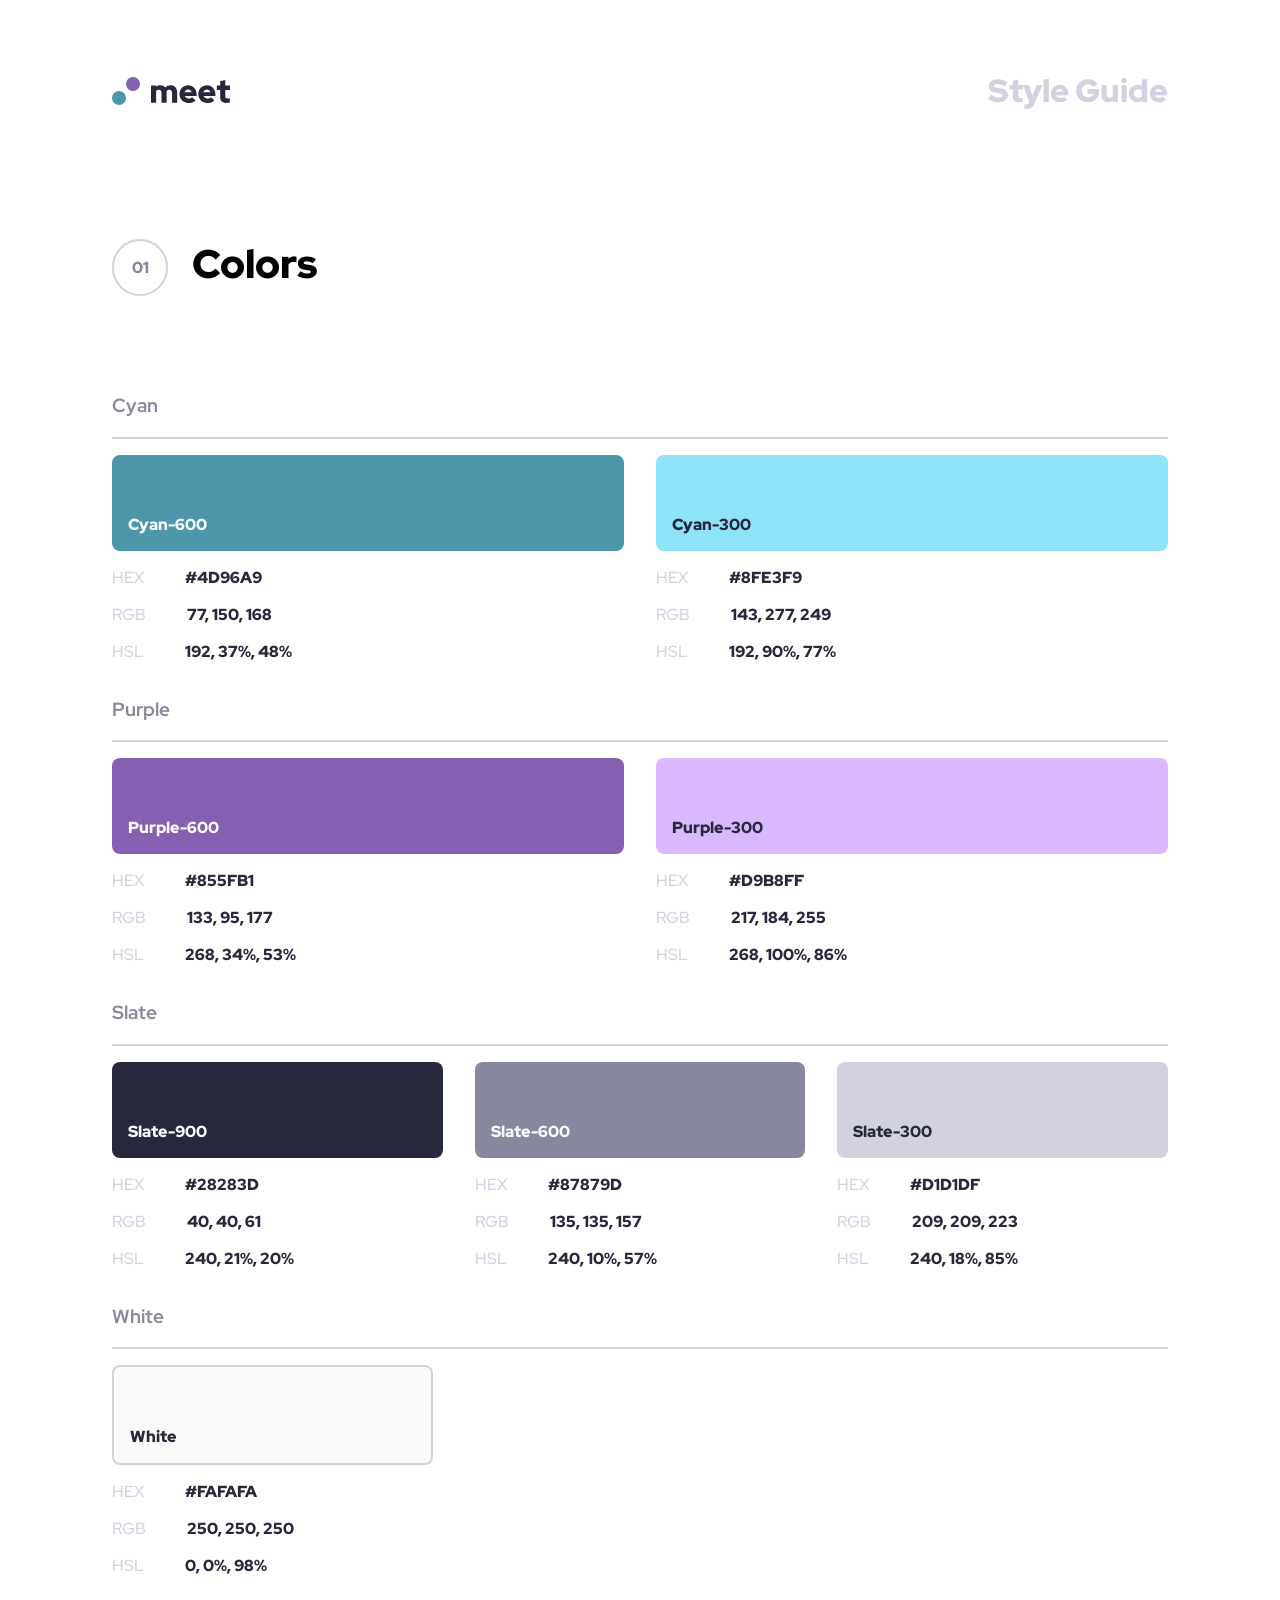
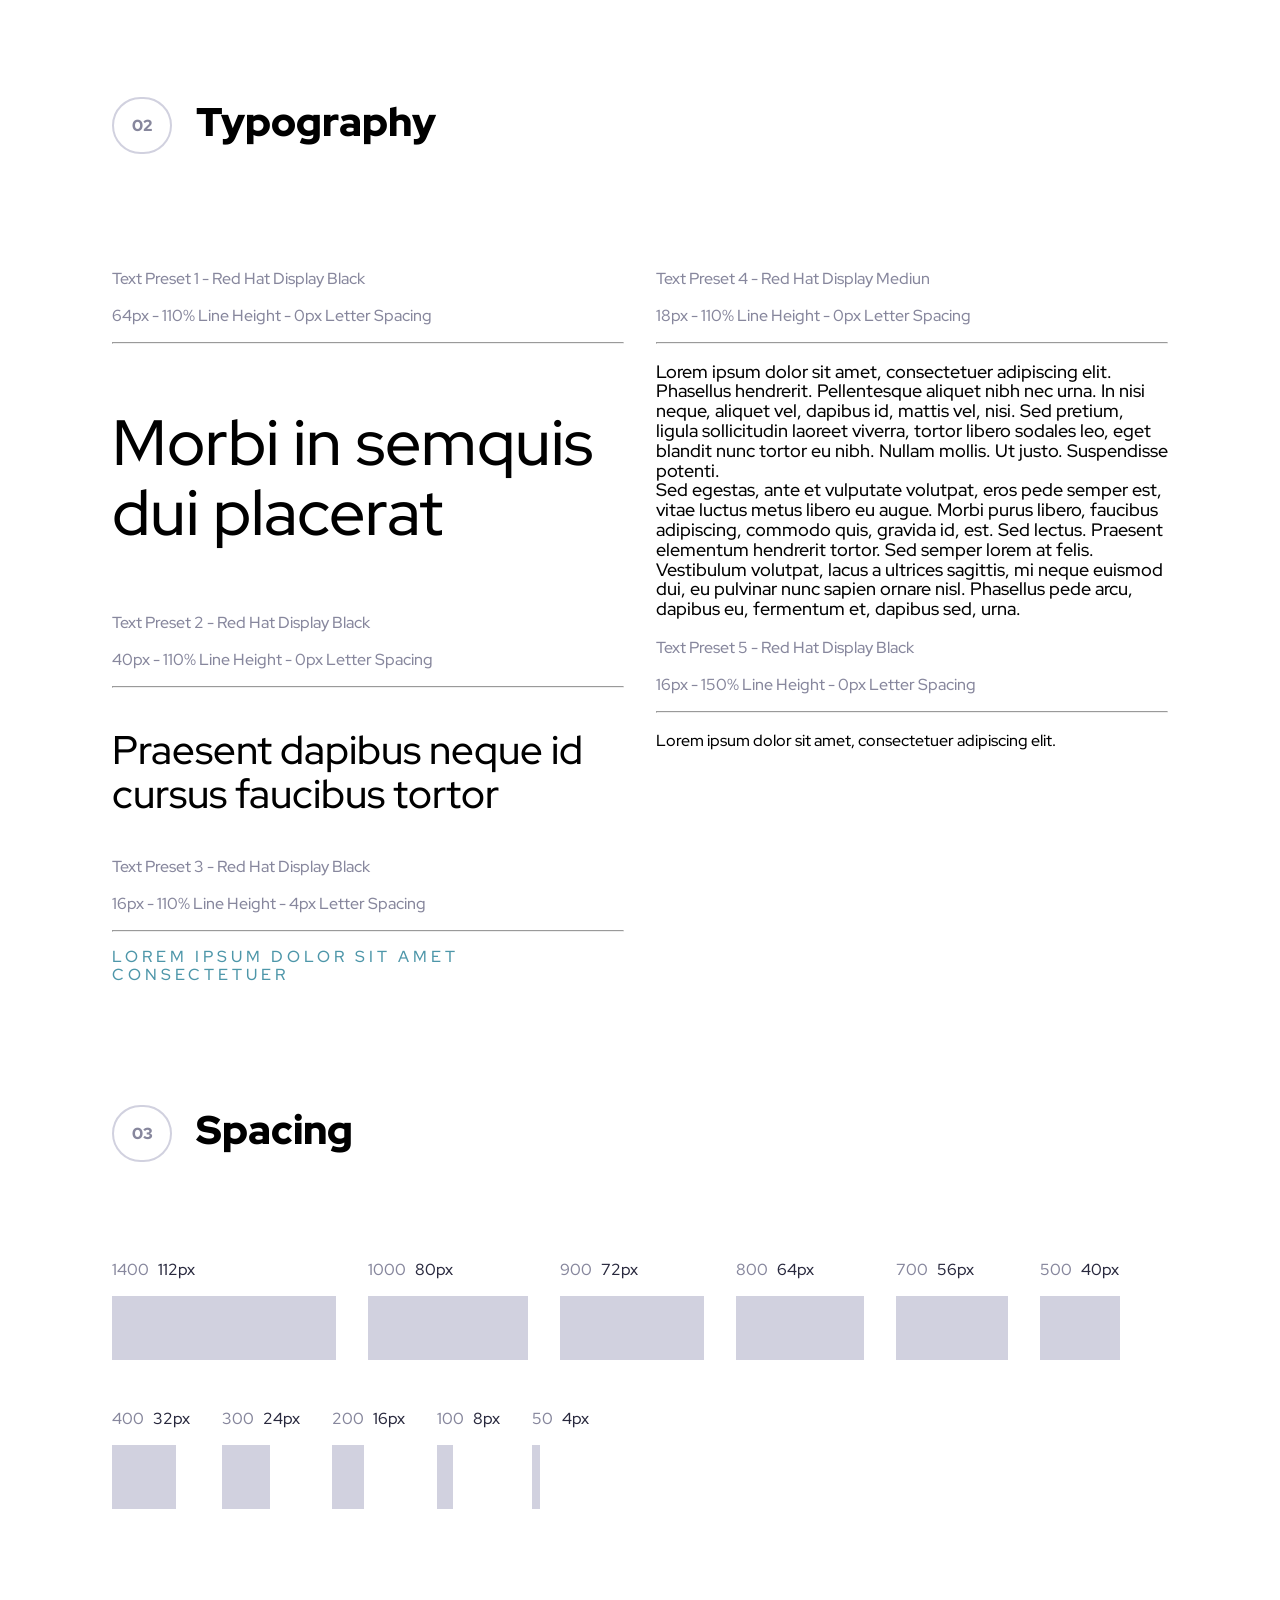
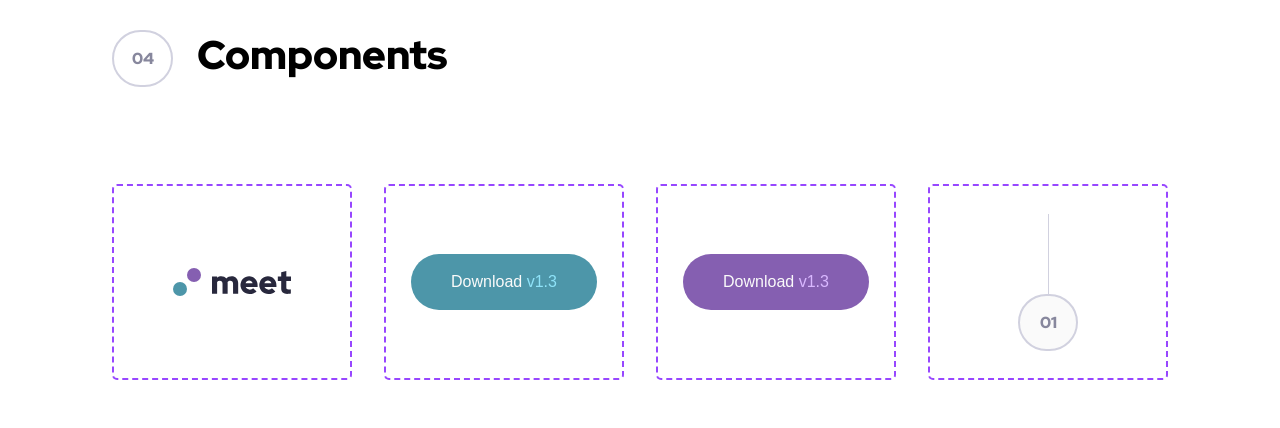
==== commit 6d0ed3af: "fixed Frontend Mentor report issues" ====
--- a/design_system.html
+++ b/design_system.html
@@ -7,220 +7,7 @@
     <link rel="preconnect" href="https://fonts.googleapis.com">
     <link rel="preconnect" href="https://fonts.gstatic.com" crossorigin>
     <link href="https://fonts.googleapis.com/css2?family=Red+Hat+Display:ital,wght@0,300..900;1,300..900&display=swap" rel="stylesheet">
-    <link rel="stylesheet" href="styles.css">
-    <style>
-        body {
-            margin: 0;
-            padding: 0;
-            margin: 3em 7em; 
-            font-family: "Red Hat Display", sans-serif;
-            font-size: 1rem;
-            /* font-weight: 500; */
-        }
-        .header {
-            display: flex;
-            justify-content: space-between;
-            align-items: center;
-        }
-
-        h1 {
-            color: var(--clr-slate-300);
-            font-weight: 900;
-        }
-
-        h2 {
-            display: flex;
-            align-items: center;
-            font-size: 2.5rem;
-            font-weight: 900;
-        }
-
-        .section__number {
-            font-weight: 900;
-            color: var(--clr-slate-600);
-            font-size: 1rem;
-            border: 2px solid var(--clr-slate-300);
-            border-radius: 100px;
-            padding: 1rem;
-            margin-inline-end: 1.5em;
-        }
-
-        h3 {
-            color: var(--clr-slate-600)
-        }
-
-        .wrapper__color {
-            display: grid;
-            grid-template-columns: repeat(auto-fit, minmax(14rem, 1fr));
-            gap: 2rem; 
-            padding-block-start: 1rem;
-            border-top: 2px solid var(--clr-slate-300);
-        }
-
-        .color__container {
-            width: 100%;
-            height: 6em;
-            border-radius: 0.5rem;
-            position: relative;
-        }
-
-        .color__name {
-            position: absolute;
-            bottom: 1rem;
-            left: 1rem;
-        }
-
-        .dark__text {
-            color: var(--clr-slate-900);
-            font-weight: 900;
-        }
-
-        .light__text {
-            color: var(--clr-white);
-            font-weight: 900;
-        }
-
-        .grey__text {
-            color: var(--clr-slate-300);
-            font-weight: 500;
-            margin-inline-end: 2rem;
-        }
-
-        .cyan-600 {
-            background-color: var(--clr-cyan-600);
-        }
-
-        .cyan-300 {
-            background-color: var(--clr-cyan-300);
-        }
-
-        .purple-600 {
-            background-color: var(--clr-purple-600);
-        }
-
-        .purple-300 {
-            background-color: var(--clr-purple-300);
-        }  
-        
-        .slate-900 {
-            background-color: var(--clr-slate-900);
-        }
-
-        .slate-600 {
-            background-color: var(--clr-slate-600);
-        }
-
-        .slate-300 {
-            background-color: var(--clr-slate-300);
-        }
-
-        .white {
-            background-color: var(--clr-white);
-            border: 2px solid var(--clr-slate-300);
-        }
-
-        .section__number {
-            margin-block: 4.5rem 4rem;
-        }
-
-        .wrapper__typo {
-            display: grid;
-            grid-template-columns: repeat(2, 1fr);
-            gap: 2rem; 
-        }
-
-        .text-preset-title {
-            color: var(--clr-slate-600);
-        }
-
-        .text-preset-data {
-            color: var(--clr-slate-600);
-            font-weight: 500;
-        }
-
-        .wrapper__space {
-            display: flex;
-            flex-wrap: wrap;
-            gap: 2rem;
-            justify-content: space-between; 
-        }
-
-        .spacing-bar {
-            width: 0;
-            height: 4em;
-            background-color: var(--clr-slate-300);
-        }
-
-        .spacing-1400 {
-            padding-inline: var(--spacing-1400);
-        }
-
-        .spacing-1000 {
-            padding-inline: var(--spacing-1000);
-        }
-
-        .spacing-900 {
-            padding-inline: var(--spacing-900);
-        }
-
-        .spacing-800 {
-            padding-inline: var(--spacing-800);
-        }
-
-        .spacing-700 {
-            padding-inline: var(--spacing-700);
-        }
-        
-        .spacing-500 {
-            padding-inline: var(--spacing-500);
-        }
-
-        .spacing-400 {
-            padding-inline: var(--spacing-400);
-        }
-
-        .spacing-300 {
-            padding-inline: var(--spacing-300);
-        }
-
-        .spacing-200 {
-            padding-inline: var(--spacing-200);
-        }
-
-        .spacing-100 {
-            padding-inline: var(--spacing-100);
-        }
-
-        .spacing-50 {
-            padding-inline: var(--spacing-50);
-        }
-
-        .spacing-item span:nth-child(1) {
-            font-weight: 500;
-            color: var(--clr-slate-600);
-        }
-
-        .spacing-item span:nth-child(2) {
-            font-weight: 500;
-            color: var(--clr-slate-900);
-        }
-
-        .wrapper__components {
-            display: flex;
-            gap:2rem;
-        }
-
-        .component {
-            display: flex;
-            width: 15em;
-            height: 12em;
-            border: 2px dashed #9747FF;
-            border-radius: 5px;
-            align-items: center;
-            justify-content: center;
-        }
-
-    </style>  
+    <link rel="stylesheet" href="design_system.css">  
 </head>
 <body>
     <header class="header">
--- a/design_system.css
+++ b/design_system.css
@@ -0,0 +1,356 @@
+:root {
+
+    /* COLOR PALETTE */
+    --clr-cyan-600: #4D96A9;
+    --clr-cyan-300: #8FE3F9;
+    --clr-purple-600: #855FB1;
+    --clr-purple-300: #D9B8FF;
+    --clr-slate-900: #28283D;
+    --clr-slate-600: #87879D;
+    --clr-slate-300: #D1D1DF;
+    --clr-white: #FAFAFA;
+
+     /* SPACING */
+    --spacing-1400: 7rem; /*112px*/
+    --spacing-1000: 5rem; /*80px*/
+    --spacing-900: 4.5rem; /*72px*/
+    --spacing-800: 4rem; /*64px*/
+    --spacing-700: 3.5rem; /*56px*/
+    --spacing-500: 2.5rem; /*40px*/
+    --spacing-400: 2rem;   /*32px*/
+    --spacing-300: 1.5rem; /*24px*/
+    --spacing-200: 1rem;   /*16px*/
+    --spacing-100: 0.5rem; /*8px*/
+    --spacing-50: 0.25rem; /*4px*/
+}
+
+/* TYPOGRAPHY */
+.text-preset-1 {
+    font-size: clamp(1.6rem, 2rem + 4vw, 4rem); /* 4rem */
+    line-height: 110%;
+    letter-spacing: 0px;
+}
+
+.text-preset-2 {
+    font-size: clamp(2rem, 5vw, 2.5rem); /* 2.5rem */
+    line-height: 110%;
+    letter-spacing: 0px;
+}
+
+.text-preset-3 {
+    font-size: clamp(.7rem, 2.5vw, 1rem); /* 1rem */
+    line-height: 110%;
+    letter-spacing: 4px;
+    color: var(--clr-cyan-600);
+    text-transform: uppercase;
+}
+
+.text-preset-4 {
+    font-size: clamp(1rem, .5rem + 2.4vw, 1.125rem); /* 1.125rem */
+    line-height: 110%;
+    letter-spacing: 0px;
+    font-weight: 500;
+}
+
+.text-preset-5 {
+    font-size: 1rem;
+    line-height: 150%;
+    letter-spacing: 0px;
+}
+
+/* COMPONENTS */
+/* BUTTONS */
+.btn__blue {
+    background-color: var(--clr-cyan-600);
+    color: var(--clr-white);
+    border: none;
+    border-radius: 999px;
+    padding: 1em 2.5em;
+    cursor: pointer;
+    transition: background-color 0.2s ease;
+}
+
+.version__blue {
+    color: var(--clr-cyan-300);
+}
+
+.btn__blue:hover {
+    background-color: #71C0D4;
+}
+
+.btn__blue:focus-visible {
+    outline: 2px solid var(--clr-cyan-600);
+    outline-offset: 2px;
+}
+
+.btn__blue:hover .version__blue,
+.btn__blue:focus-visible .version__blue {
+    color: var(--clr-white);
+}
+
+
+.btn__purple {
+    background-color: var(--clr-purple-600);
+    color: var(--clr-white);
+    border: none;
+    border-radius: 999px;
+    padding: 1em 2.5em;
+    cursor: pointer;
+    transition: background-color 0.2s ease;
+}
+
+.version__purple {
+    color: var(--clr-purple-300);
+}
+
+.btn__purple:hover {
+    background-color: #B18BDD;
+}
+
+.btn__purple:focus-visible {
+    outline: 2px solid var(--clr-purple-600);
+    outline-offset: 2px;
+}
+
+.btn__purple:hover .version__purple,
+.btn__purple:focus-visible .version__purple {
+    color: var(--clr-white);
+}
+
+/* SECTION MARKER */
+.section__marker {
+    display: flex;
+    flex-direction: column;
+    align-items: center;
+}
+
+.vertical__line {
+    width: 1px;
+    height: 5rem;
+    background-color: var(--clr-slate-300);
+}
+
+.number__sign {
+    font-weight: 900;
+    color: var(--clr-slate-600);
+    font-size: 1rem;
+    border: 2px solid var(--clr-slate-300);
+    border-radius: 999px;
+    padding: 1em 1.2em;
+    background-color: var(--clr-white);
+}
+
+body {
+            margin: 0;
+            padding: 0;
+            margin: 3em 7em; 
+            font-family: "Red Hat Display", sans-serif;
+            font-size: 1rem;
+            font-weight: 500;
+        }
+        .header {
+            display: flex;
+            justify-content: space-between;
+            align-items: center;
+        }
+
+        h1 {
+            color: var(--clr-slate-300);
+            font-weight: 900;
+        }
+
+        h2 {
+            display: flex;
+            align-items: center;
+            font-size: 2.5rem;
+            font-weight: 900;
+        }
+
+        .section__number {
+            font-weight: 900;
+            color: var(--clr-slate-600);
+            font-size: 1rem;
+            border: 2px solid var(--clr-slate-300);
+            border-radius: 100px;
+            padding: 1rem 1.1rem;
+            margin-inline-end: 1.5em;
+        }
+
+        h3 {
+            color: var(--clr-slate-600)
+        }
+
+        .wrapper__color {
+            display: grid;
+            grid-template-columns: repeat(auto-fit, minmax(14rem, 1fr));
+            gap: 2rem; 
+            padding-block-start: 1rem;
+            border-top: 2px solid var(--clr-slate-300);
+        }
+
+        .color__container {
+            width: 100%;
+            height: 6em;
+            border-radius: 0.5rem;
+            position: relative;
+        }
+
+        .white {
+            max-width: 30%;
+        }
+
+        .color__name {
+            position: absolute;
+            bottom: 1rem;
+            left: 1rem;
+        }
+
+        .dark__text {
+            color: var(--clr-slate-900);
+            font-weight: 900;
+        }
+
+        .light__text {
+            color: var(--clr-white);
+            font-weight: 900;
+        }
+
+        .grey__text {
+            color: var(--clr-slate-300);
+            font-weight: 500;
+            margin-inline-end: 2rem;
+        }
+
+        .cyan-600 {
+            background-color: var(--clr-cyan-600);
+        }
+
+        .cyan-300 {
+            background-color: var(--clr-cyan-300);
+        }
+
+        .purple-600 {
+            background-color: var(--clr-purple-600);
+        }
+
+        .purple-300 {
+            background-color: var(--clr-purple-300);
+        }  
+        
+        .slate-900 {
+            background-color: var(--clr-slate-900);
+        }
+
+        .slate-600 {
+            background-color: var(--clr-slate-600);
+        }
+
+        .slate-300 {
+            background-color: var(--clr-slate-300);
+        }
+
+        .white {
+            background-color: var(--clr-white);
+            border: 2px solid var(--clr-slate-300);
+        }
+
+        .section__number {
+            margin-block: 4.5rem 4rem;
+        }
+
+        .wrapper__typo {
+            display: grid;
+            grid-template-columns: repeat(2, 1fr);
+            gap: 2rem; 
+        }
+
+        .text-preset-title {
+            color: var(--clr-slate-600);
+        }
+
+        .text-preset-data {
+            color: var(--clr-slate-600);
+            font-weight: 500;
+        }
+
+        .wrapper__space {
+            display: flex;
+            flex-wrap: wrap;
+            gap: 2em;
+            justify-content: flex-start; 
+        }
+
+        .spacing-bar {
+            width: 0;
+            height: 4em;
+            background-color: var(--clr-slate-300);
+        }
+
+        .spacing-1400 {
+            padding-inline: var(--spacing-1400);
+        }
+
+        .spacing-1000 {
+            padding-inline: var(--spacing-1000);
+        }
+
+        .spacing-900 {
+            padding-inline: var(--spacing-900);
+        }
+
+        .spacing-800 {
+            padding-inline: var(--spacing-800);
+        }
+
+        .spacing-700 {
+            padding-inline: var(--spacing-700);
+        }
+        
+        .spacing-500 {
+            padding-inline: var(--spacing-500);
+        }
+
+        .spacing-400 {
+            padding-inline: var(--spacing-400);
+        }
+
+        .spacing-300 {
+            padding-inline: var(--spacing-300);
+        }
+
+        .spacing-200 {
+            padding-inline: var(--spacing-200);
+        }
+
+        .spacing-100 {
+            padding-inline: var(--spacing-100);
+        }
+
+        .spacing-50 {
+            padding-inline: var(--spacing-50);
+        }
+
+        .spacing-item span:nth-child(1) {
+            font-weight: 500;
+            color: var(--clr-slate-600);
+        }
+
+        .spacing-item span:nth-child(2) {
+            font-weight: 500;
+            color: var(--clr-slate-900);
+        }
+
+        .wrapper__components {
+            display: flex;
+            gap:2rem;
+        }
+
+        .component {
+            display: flex;
+            width: 15em;
+            height: 12em;
+            border: 2px dashed #9747FF;
+            border-radius: 5px;
+            align-items: center;
+            justify-content: center;
+        }
